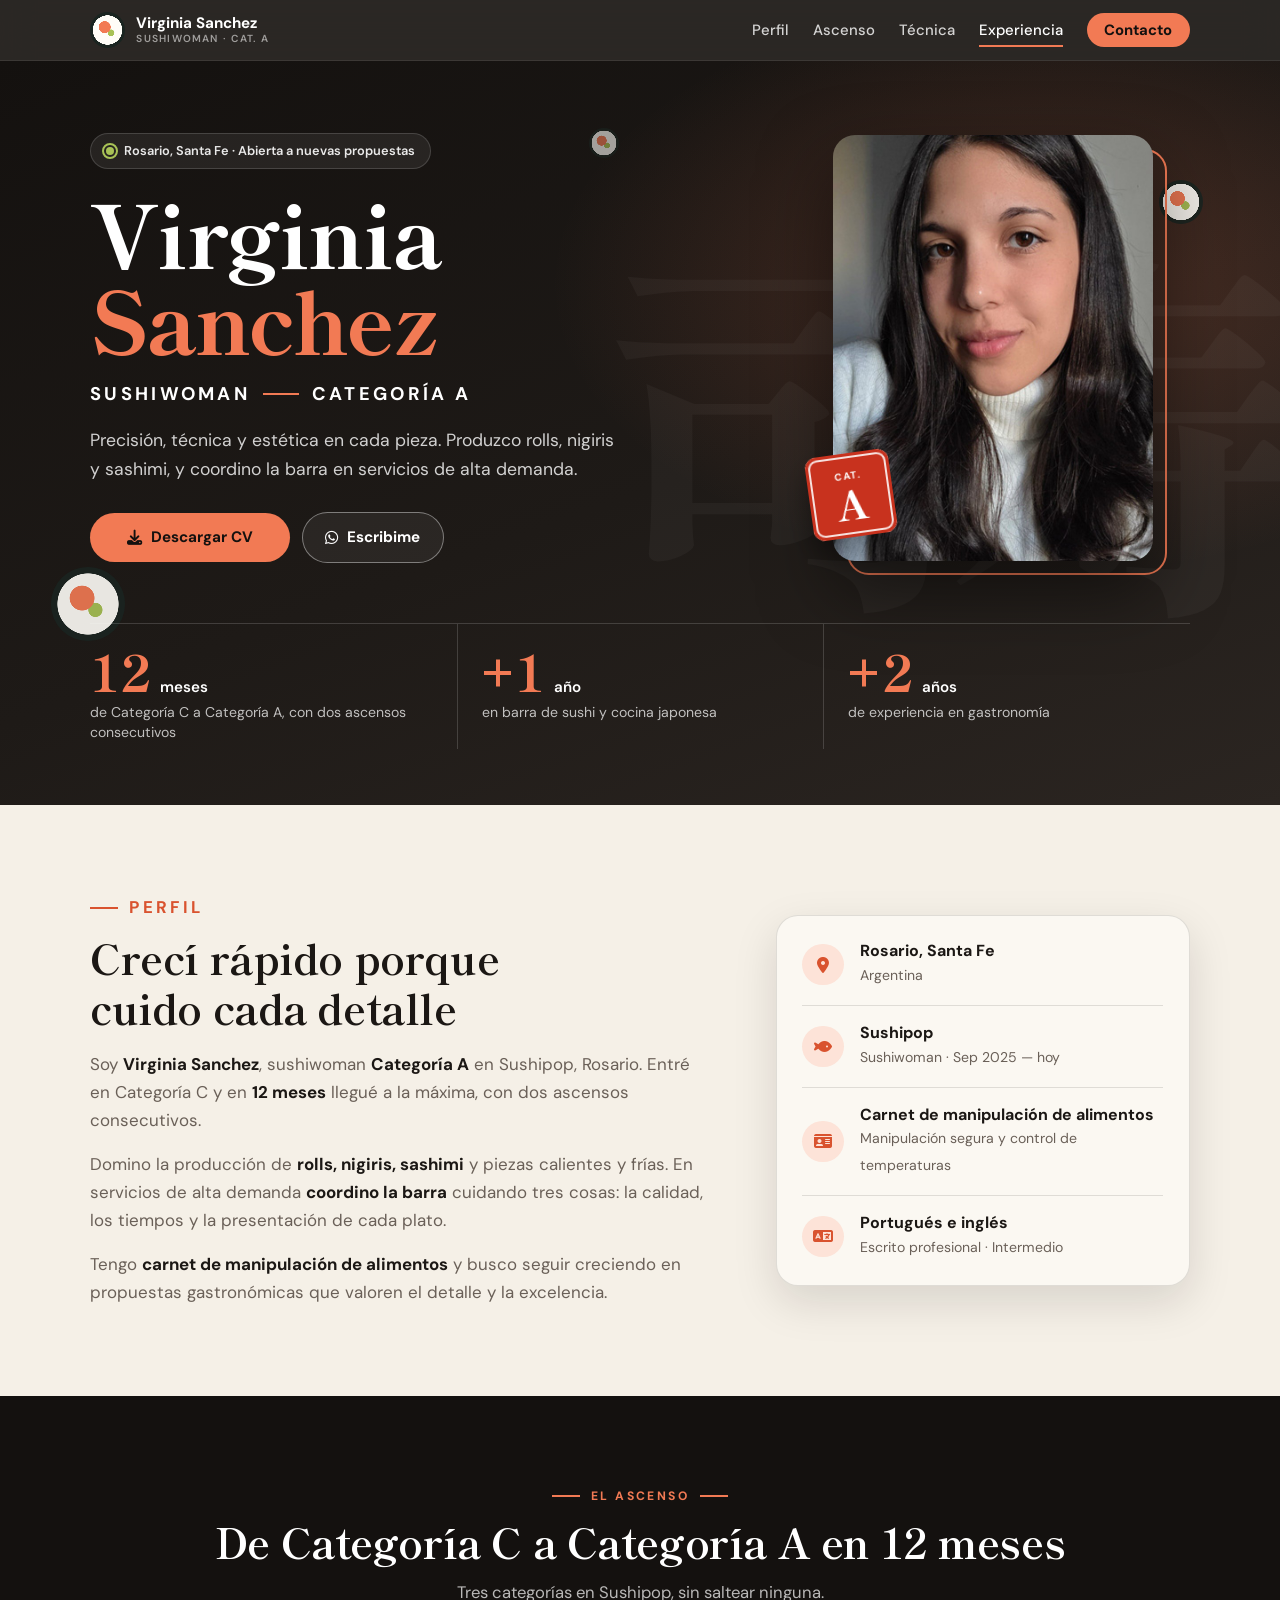
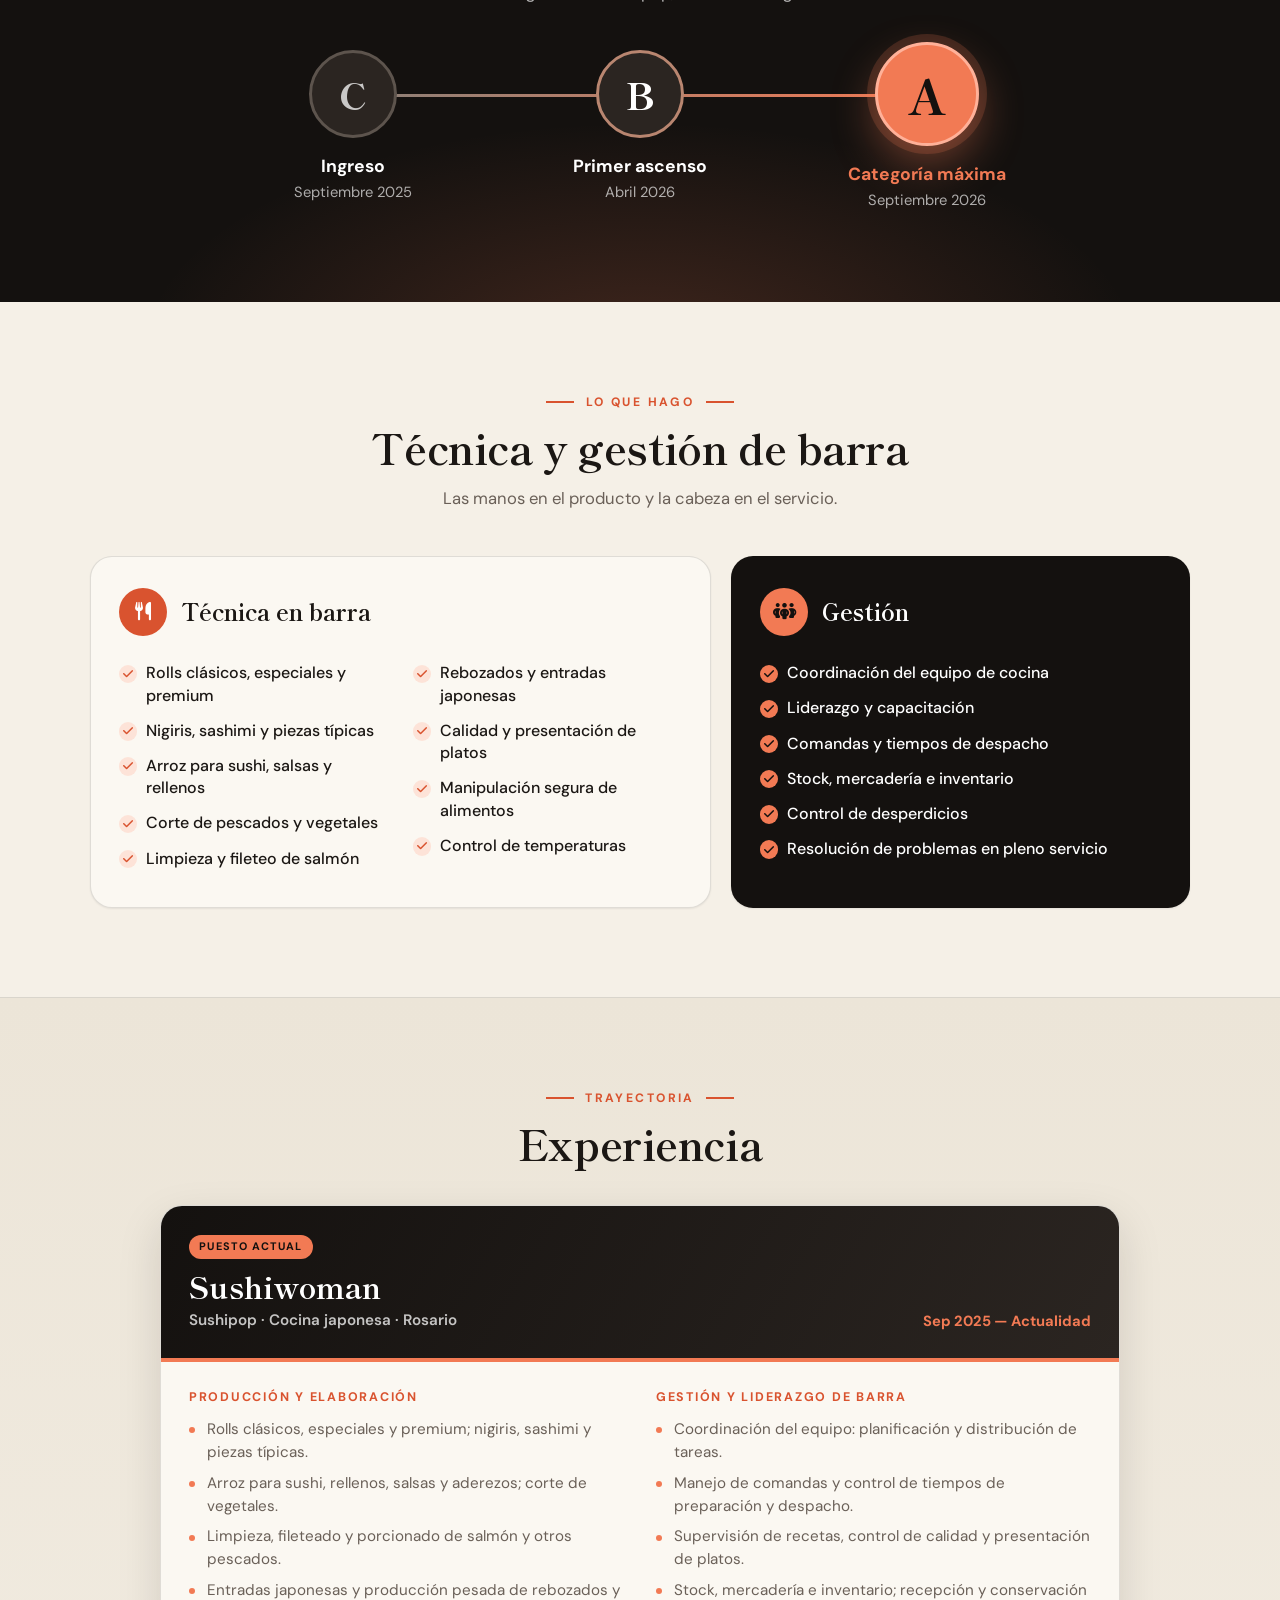
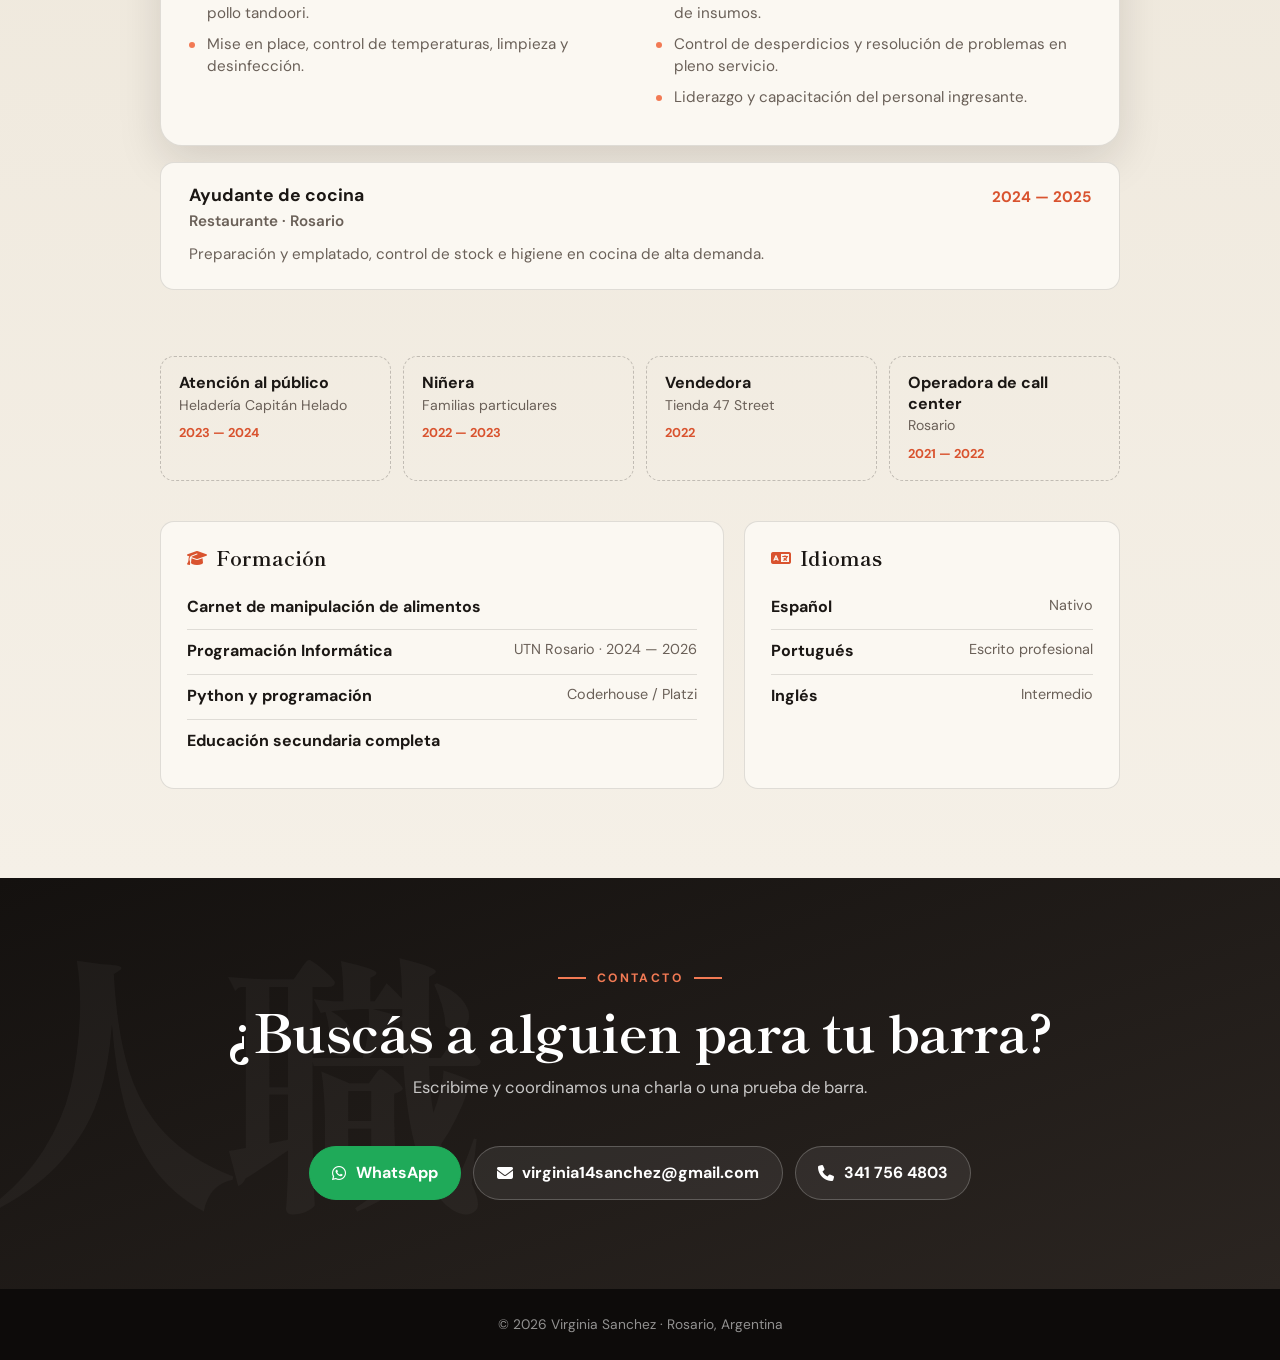
==== index.html @ eb1a48c5 "Sitio de perfil profesional de Virginia Sanchez, sushiwoman Estética tinta/papel/salmón con el ascen" ====
<!DOCTYPE html>
<html lang="es">
<head>
  <meta charset="UTF-8">
  <meta name="viewport" content="width=device-width, initial-scale=1.0">
  <title>Virginia Sanchez — Sushiwoman Categoría A · Rosario</title>
  <meta name="description" content="Virginia Sanchez — Sushiwoman Categoría A en Rosario. De Categoría C a A en 12 meses. Rolls, nigiris, sashimi y coordinación de barra en servicios de alta demanda.">
  <meta name="author" content="Virginia Sanchez">
  <link rel="canonical" href="https://chefvirginiasanchez.com/">
  <meta name="theme-color" content="#14110f">

  <meta property="og:type" content="profile">
  <meta property="og:locale" content="es_AR">
  <meta property="og:url" content="https://chefvirginiasanchez.com/">
  <meta property="og:title" content="Virginia Sanchez — Sushiwoman Categoría A">
  <meta property="og:description" content="De Categoría C a A en 12 meses. Precisión, técnica y estética en cada pieza.">
  <meta property="og:image" content="https://chefvirginiasanchez.com/assets/og.jpg">
  <meta property="og:image:width" content="1200">
  <meta property="og:image:height" content="630">
  <meta name="twitter:card" content="summary_large_image">

  <link rel="icon" href="assets/favicon.svg" type="image/svg+xml">
  <link rel="apple-touch-icon" href="assets/favicon.svg">
  <link rel="preconnect" href="https://fonts.googleapis.com">
  <link rel="preconnect" href="https://fonts.gstatic.com" crossorigin>
  <link href="https://fonts.googleapis.com/css2?family=Shippori+Mincho:wght@500;700;800&family=DM+Sans:opsz,wght@9..40,400;9..40,500;9..40,600;9..40,700&display=swap" rel="stylesheet">
  <link href="https://cdnjs.cloudflare.com/ajax/libs/font-awesome/6.5.2/css/all.min.css" rel="stylesheet">
  <link rel="stylesheet" href="styles.css">

  <script type="application/ld+json">
  {
    "@context": "https://schema.org",
    "@type": "Person",
    "name": "Virginia Sanchez",
    "url": "https://chefvirginiasanchez.com/",
    "image": "https://chefvirginiasanchez.com/assets/profile.jpg",
    "jobTitle": "Sushiwoman Categoría A",
    "worksFor": { "@type": "Restaurant", "name": "Sushipop", "servesCuisine": "Japonesa" },
    "address": { "@type": "PostalAddress", "addressLocality": "Rosario", "addressRegion": "Santa Fe", "addressCountry": "AR" },
    "email": "mailto:virginia14sanchez@gmail.com",
    "knowsLanguage": ["es", "pt", "en"],
    "knowsAbout": ["Sushi", "Cocina japonesa", "Rolls", "Nigiri", "Sashimi", "Fileteo de salmón", "Coordinación de barra", "Manipulación de alimentos"]
  }
  </script>
</head>
<body>
  <a class="skip-link" href="#main">Saltar al contenido</a>

  <nav class="site-nav" id="site-nav" aria-label="Navegación principal">
    <div class="container nav-inner">
      <a href="#inicio" class="nav-brand" aria-label="Inicio — Virginia Sanchez">
        <span class="nav-brand-mark maki" aria-hidden="true"></span>
        <span class="nav-brand-text">
          <span class="nav-brand-name">Virginia Sanchez</span>
          <span class="nav-brand-role">Sushiwoman · Cat. A</span>
        </span>
      </a>
      <button type="button" class="nav-toggle" id="nav-toggle" aria-expanded="false" aria-controls="nav-menu" aria-label="Abrir menú">
        <i class="fas fa-bars" aria-hidden="true"></i>
      </button>
      <ul id="nav-menu" class="nav-links">
        <li><a href="#about" class="nav-link">Perfil</a></li>
        <li><a href="#path" class="nav-link">Ascenso</a></li>
        <li><a href="#skills" class="nav-link">Técnica</a></li>
        <li><a href="#experience" class="nav-link">Experiencia</a></li>
        <li><a href="#contact" class="nav-link nav-link--cta">Contacto</a></li>
      </ul>
    </div>
  </nav>

  <header id="inicio" class="hero">
    <span class="hero-kanji" aria-hidden="true">寿司</span>
    <span class="maki maki--float maki--a" aria-hidden="true"></span>
    <span class="maki maki--float maki--b" aria-hidden="true"></span>
    <span class="maki maki--float maki--c" aria-hidden="true"></span>

    <div class="container hero-inner">
      <div class="hero-copy">
        <p class="hero-kicker"><span class="pulse-dot" aria-hidden="true"></span>Rosario, Santa Fe · Abierta a nuevas propuestas</p>
        <h1 class="hero-title">Virginia <span>Sanchez</span></h1>
        <p class="hero-role">Sushiwoman <span class="hero-role-sep" aria-hidden="true"></span> Categoría A</p>
        <p class="hero-tagline">Precisión, técnica y estética en cada pieza. Produzco rolls, nigiris y sashimi, y coordino la barra en servicios de alta demanda.</p>
        <div class="cta-buttons">
          <a href="assets/cv-virginia-sanchez.pdf" download class="btn btn-cv" id="download-cv">
            <span class="btn-cv-shimmer" aria-hidden="true"></span>
            <i class="fas fa-download" aria-hidden="true"></i>
            <span class="btn-cv-copy">
              <span class="btn-text">Descargar CV</span>
              <span class="btn-hover-text hidden">PDF · Una página</span>
            </span>
          </a>
          <a href="https://wa.me/5493417564803?text=Hola%20Virginia%2C%20vi%20tu%20perfil%20en%20chefvirginiasanchez.com" class="btn btn-outline" target="_blank" rel="noopener noreferrer">
            <i class="fab fa-whatsapp" aria-hidden="true"></i> Escribime
          </a>
        </div>
        <p id="download-thanks" class="download-thanks hidden" role="status" aria-live="polite">¡Gracias por descargar mi CV!</p>
      </div>

      <div class="hero-photo">
        <div class="hero-photo-frame">
          <img src="assets/profile.jpg" alt="Retrato de Virginia Sanchez" width="720" height="960" fetchpriority="high">
        </div>
        <div class="hanko" aria-hidden="true"><span>Cat.</span><strong>A</strong></div>
      </div>
    </div>

    <div class="container">
      <ul class="hero-stats" aria-label="Datos destacados">
        <li><strong><span data-count="12">12</span><small>meses</small></strong><span>de Categoría C a Categoría A, con dos ascensos consecutivos</span></li>
        <li><strong>+<span data-count="1">1</span><small>año</small></strong><span>en barra de sushi y cocina japonesa</span></li>
        <li><strong>+<span data-count="2">2</span><small>años</small></strong><span>de experiencia en gastronomía</span></li>
      </ul>
    </div>
  </header>

  <main id="main">

    <section id="about">
      <div class="container about-grid">
        <div class="about-text reveal">
          <p class="eyebrow">Perfil</p>
          <h2>Crecí rápido porque cuido cada detalle</h2>
          <p>Soy <strong>Virginia Sanchez</strong>, sushiwoman <strong>Categoría A</strong> en Sushipop, Rosario. Entré en Categoría C y en <strong>12 meses</strong> llegué a la máxima, con dos ascensos consecutivos.</p>
          <p>Domino la producción de <strong>rolls, nigiris, sashimi</strong> y piezas calientes y frías. En servicios de alta demanda <strong>coordino la barra</strong> cuidando tres cosas: la calidad, los tiempos y la presentación de cada plato.</p>
          <p>Tengo <strong>carnet de manipulación de alimentos</strong> y busco seguir creciendo en propuestas gastronómicas que valoren el detalle y la excelencia.</p>
        </div>

        <aside class="facts reveal" aria-label="Datos rápidos">
          <ul>
            <li><i class="fas fa-location-dot" aria-hidden="true"></i><div><strong>Rosario, Santa Fe</strong><span>Argentina</span></div></li>
            <li><i class="fas fa-fish" aria-hidden="true"></i><div><strong>Sushipop</strong><span>Sushiwoman · Sep 2025 — hoy</span></div></li>
            <li><i class="fas fa-id-card" aria-hidden="true"></i><div><strong>Carnet de manipulación de alimentos</strong><span>Manipulación segura y control de temperaturas</span></div></li>
            <li><i class="fas fa-language" aria-hidden="true"></i><div><strong>Portugués e inglés</strong><span>Escrito profesional · Intermedio</span></div></li>
          </ul>
        </aside>
      </div>
    </section>

    <section id="path">
      <div class="container">
        <p class="eyebrow eyebrow--center eyebrow--light">El ascenso</p>
        <h2 class="center">De Categoría C a Categoría A en 12 meses</h2>
        <p class="section-subtitle">Tres categorías en Sushipop, sin saltear ninguna.</p>

        <ol class="path reveal">
          <li class="path-step">
            <span class="path-node">C</span>
            <h3>Ingreso</h3>
            <p>Septiembre 2025</p>
          </li>
          <li class="path-step">
            <span class="path-node">B</span>
            <h3>Primer ascenso</h3>
            <p>Abril 2026</p>
          </li>
          <li class="path-step path-step--top">
            <span class="path-node">A</span>
            <h3>Categoría máxima</h3>
            <p>Septiembre 2026</p>
          </li>
        </ol>
      </div>
    </section>

    <section id="skills">
      <div class="container">
        <p class="eyebrow eyebrow--center">Lo que hago</p>
        <h2 class="center">Técnica y gestión de barra</h2>
        <p class="section-subtitle">Las manos en el producto y la cabeza en el servicio.</p>

        <div class="skills-grid">
          <article class="skills-card reveal">
            <header>
              <span class="skills-icon" aria-hidden="true"><i class="fas fa-utensils"></i></span>
              <h3>Técnica en barra</h3>
            </header>
            <ul class="check-list">
              <li>Rolls clásicos, especiales y premium</li>
              <li>Nigiris, sashimi y piezas típicas</li>
              <li>Arroz para sushi, salsas y rellenos</li>
              <li>Corte de pescados y vegetales</li>
              <li>Limpieza y fileteo de salmón</li>
              <li>Rebozados y entradas japonesas</li>
              <li>Calidad y presentación de platos</li>
              <li>Manipulación segura de alimentos</li>
              <li>Control de temperaturas</li>
            </ul>
          </article>

          <article class="skills-card skills-card--dark reveal">
            <header>
              <span class="skills-icon" aria-hidden="true"><i class="fas fa-people-group"></i></span>
              <h3>Gestión</h3>
            </header>
            <ul class="check-list">
              <li>Coordinación del equipo de cocina</li>
              <li>Liderazgo y capacitación</li>
              <li>Comandas y tiempos de despacho</li>
              <li>Stock, mercadería e inventario</li>
              <li>Control de desperdicios</li>
              <li>Resolución de problemas en pleno servicio</li>
            </ul>
          </article>
        </div>
      </div>
    </section>

    <section id="experience">
      <div class="container">
        <p class="eyebrow eyebrow--center">Trayectoria</p>
        <h2 class="center">Experiencia</h2>

        <article class="xp-main reveal">
          <header class="xp-main-head">
            <div>
              <span class="xp-badge">Puesto actual</span>
              <h3>Sushiwoman</h3>
              <p class="xp-org">Sushipop · Cocina japonesa · Rosario</p>
            </div>
            <p class="xp-when">Sep 2025 — Actualidad</p>
          </header>
          <div class="xp-cols">
            <div>
              <h4>Producción y elaboración</h4>
              <ul class="dot-list">
                <li>Rolls clásicos, especiales y premium; nigiris, sashimi y piezas típicas.</li>
                <li>Arroz para sushi, rellenos, salsas y aderezos; corte de vegetales.</li>
                <li>Limpieza, fileteado y porcionado de salmón y otros pescados.</li>
                <li>Entradas japonesas y producción pesada de rebozados y pollo tandoori.</li>
                <li>Mise en place, control de temperaturas, limpieza y desinfección.</li>
              </ul>
            </div>
            <div>
              <h4>Gestión y liderazgo de barra</h4>
              <ul class="dot-list">
                <li>Coordinación del equipo: planificación y distribución de tareas.</li>
                <li>Manejo de comandas y control de tiempos de preparación y despacho.</li>
                <li>Supervisión de recetas, control de calidad y presentación de platos.</li>
                <li>Stock, mercadería e inventario; recepción y conservación de insumos.</li>
                <li>Control de desperdicios y resolución de problemas en pleno servicio.</li>
                <li>Liderazgo y capacitación del personal ingresante.</li>
              </ul>
            </div>
          </div>
        </article>

        <article class="xp-row reveal">
          <div>
            <h3>Ayudante de cocina</h3>
            <p class="xp-org">Restaurante · Rosario</p>
            <p>Preparación y emplatado, control de stock e higiene en cocina de alta demanda.</p>
          </div>
          <p class="xp-when">2024 — 2025</p>
        </article>

        <h3 class="xp-other-title reveal">Otras experiencias</h3>
        <ul class="xp-other">
          <li class="reveal"><strong>Atención al público</strong><span>Heladería Capitán Helado</span><em>2023 — 2024</em></li>
          <li class="reveal"><strong>Niñera</strong><span>Familias particulares</span><em>2022 — 2023</em></li>
          <li class="reveal"><strong>Vendedora</strong><span>Tienda 47 Street</span><em>2022</em></li>
          <li class="reveal"><strong>Operadora de call center</strong><span>Rosario</span><em>2021 — 2022</em></li>
        </ul>

        <div class="edu">
          <div class="edu-block reveal">
            <h3><i class="fas fa-graduation-cap" aria-hidden="true"></i> Formación</h3>
            <ul>
              <li><strong>Carnet de manipulación de alimentos</strong></li>
              <li><strong>Programación Informática</strong><span>UTN Rosario · 2024 — 2026</span></li>
              <li><strong>Python y programación</strong><span>Coderhouse / Platzi</span></li>
              <li><strong>Educación secundaria completa</strong></li>
            </ul>
          </div>
          <div class="edu-block reveal">
            <h3><i class="fas fa-language" aria-hidden="true"></i> Idiomas</h3>
            <ul>
              <li><strong>Español</strong><span>Nativo</span></li>
              <li><strong>Portugués</strong><span>Escrito profesional</span></li>
              <li><strong>Inglés</strong><span>Intermedio</span></li>
            </ul>
          </div>
        </div>
      </div>
    </section>

    <section id="contact">
      <span class="hero-kanji hero-kanji--contact" aria-hidden="true">職人</span>
      <div class="container contact-panel reveal">
        <p class="eyebrow eyebrow--center eyebrow--light">Contacto</p>
        <h2>¿Buscás a alguien para tu barra?</h2>
        <p class="section-subtitle">Escribime y coordinamos una charla o una prueba de barra.</p>
        <ul class="contact-list">
          <li>
            <a href="https://wa.me/5493417564803?text=Hola%20Virginia%2C%20vi%20tu%20perfil%20en%20chefvirginiasanchez.com" class="contact-chip contact-chip--whatsapp" target="_blank" rel="noopener noreferrer">
              <i class="fab fa-whatsapp" aria-hidden="true"></i><span>WhatsApp</span>
            </a>
          </li>
          <li>
            <a href="mailto:virginia14sanchez@gmail.com" class="contact-chip">
              <i class="fas fa-envelope" aria-hidden="true"></i><span>virginia14sanchez@gmail.com</span>
            </a>
          </li>
          <li>
            <a href="tel:+5493417564803" class="contact-chip">
              <i class="fas fa-phone" aria-hidden="true"></i><span>341 756 4803</span>
            </a>
          </li>
        </ul>
      </div>
    </section>

  </main>

  <footer class="site-footer">
    <div class="container">
      <p>&copy; 2026 Virginia Sanchez · Rosario, Argentina</p>
    </div>
  </footer>

  <a href="https://wa.me/5493417564803?text=Hola%20Virginia%2C%20vi%20tu%20perfil%20en%20chefvirginiasanchez.com" class="wa-float" target="_blank" rel="noopener noreferrer" aria-label="Escribir por WhatsApp">
    <i class="fab fa-whatsapp" aria-hidden="true"></i>
  </a>

  <div id="cv-celebration-root" class="cv-celebration-root" aria-hidden="true"></div>
  <script src="script.js"></script>
</body>
</html>
---- styles.css ----
/* -----------------------------------------------------------------------------
   Virginia Sanchez — sushiwoman · tinta, papel y salmón
   ----------------------------------------------------------------------------- */

:root {
  --ink: #14110f;
  --ink-2: #1e1a17;
  --ink-3: #2b2521;
  --paper: #f5f0e7;
  --paper-2: #fbf8f2;
  --text: #1b1714;
  --muted: #6a6058;
  --salmon: #f27a54;
  --salmon-deep: #d9532f;
  --salmon-soft: #fde3d8;
  --rice: #fffdf8;
  --wasabi: #a8c256;
  --red: #c8321e;
  --line: rgba(20, 17, 15, 0.12);
  --radius-sm: 8px;
  --radius-md: 14px;
  --radius-lg: 22px;
  --shadow-sm: 0 1px 2px rgba(20, 17, 15, 0.07);
  --shadow-md: 0 16px 44px rgba(20, 17, 15, 0.13);
  --font-sans: "DM Sans", system-ui, -apple-system, "Segoe UI", sans-serif;
  --font-display: "Shippori Mincho", "Yu Mincho", Georgia, serif;
  --space-section: clamp(3.5rem, 7vw, 6rem);
  --ease: cubic-bezier(0.22, 1, 0.36, 1);
}

*, *::before, *::after { box-sizing: border-box; }
html { scroll-behavior: smooth; }

body {
  margin: 0;
  font-family: var(--font-sans);
  font-size: 1rem;
  line-height: 1.65;
  color: var(--text);
  background: var(--paper);
  -webkit-font-smoothing: antialiased;
  overflow-x: hidden;
}

h1, h2, h3, h4 { margin: 0; line-height: 1.2; }

h2 {
  font-family: var(--font-display);
  font-weight: 700;
  font-size: clamp(1.75rem, 3.6vw, 2.6rem);
  letter-spacing: -0.01em;
  margin-bottom: 1.1rem;
  text-wrap: balance;
}
h3 { font-size: 1.1rem; font-weight: 700; }

p { margin: 0 0 1rem; color: var(--muted); }
p:last-child { margin-bottom: 0; }
ul, ol { list-style: none; margin: 0; padding: 0; }

.container { width: min(92%, 1100px); margin: 0 auto; }
.center { text-align: center; }
.hidden { display: none !important; }

.skip-link {
  position: absolute; left: -999px; top: 0.5rem; z-index: 2000;
  padding: 0.6rem 1rem; background: #fff; color: var(--ink); border-radius: var(--radius-sm);
}
.skip-link:focus { left: 0.5rem; }

a:focus-visible, button:focus-visible { outline: 2px solid var(--salmon); outline-offset: 3px; }

section { position: relative; padding: var(--space-section) 0; scroll-margin-top: 4.25rem; }

.eyebrow {
  display: flex;
  align-items: center;
  gap: 0.7rem;
  margin: 0 0 0.7rem;
  font-size: 0.76rem;
  font-weight: 700;
  letter-spacing: 0.2em;
  text-transform: uppercase;
  color: var(--salmon-deep);
}
.eyebrow::before { content: ""; width: 1.75rem; height: 2px; background: currentColor; }
.eyebrow--center { justify-content: center; }
.eyebrow--center::after { content: ""; width: 1.75rem; height: 2px; background: currentColor; }
.eyebrow--light { color: var(--salmon); }

.section-subtitle {
  text-align: center;
  max-width: 36rem;
  margin: -0.35rem auto 2.75rem;
  font-size: 1.04rem;
  text-wrap: balance;
}

/* Reveal */
@media (prefers-reduced-motion: no-preference) {
  .js .reveal {
    opacity: 0;
    transform: translateY(24px);
    transition: opacity 0.7s var(--ease), transform 0.7s var(--ease);
    transition-delay: var(--reveal-delay, 0s);
  }
  .js .reveal.is-visible { opacity: 1; transform: none; }
}

/* Maki: a roll seen from above, drawn in CSS -------------------------------- */
.maki {
  display: inline-block;
  border-radius: 50%;
  background:
    radial-gradient(circle at 42% 42%, var(--salmon) 0 20%, transparent 21%),
    radial-gradient(circle at 60% 58%, var(--wasabi) 0 11%, transparent 12%),
    radial-gradient(circle, var(--rice) 0 58%, #1a2420 59% 100%);
}
.maki--float { position: absolute; opacity: 0.9; pointer-events: none; }
.maki--a { width: 74px; height: 74px; left: 4%; bottom: 22%; animation: bob 7s ease-in-out infinite alternate; }
.maki--b { width: 44px; height: 44px; right: 6%; top: 16%; animation: bob 9s ease-in-out infinite alternate-reverse; }
.maki--c { width: 30px; height: 30px; left: 46%; top: 9%; opacity: 0.6; animation: bob 11s ease-in-out infinite alternate; }
@keyframes bob { to { transform: translate3d(14px, -22px, 0) rotate(40deg); } }

/* Nav --------------------------------------------------------------------- */
.site-nav {
  position: sticky; top: 0; z-index: 1000;
  background: rgba(20, 17, 15, 0.9);
  backdrop-filter: blur(16px) saturate(1.2);
  -webkit-backdrop-filter: blur(16px) saturate(1.2);
  border-bottom: 1px solid rgba(255, 255, 255, 0.08);
  transition: box-shadow 0.3s var(--ease);
}
.site-nav.is-scrolled { box-shadow: 0 12px 40px rgba(0, 0, 0, 0.35); }

.nav-inner { position: relative; display: flex; align-items: center; justify-content: space-between; gap: 1rem; min-height: 3.75rem; }

.nav-brand { display: inline-flex; align-items: center; gap: 0.7rem; color: #fff; text-decoration: none; }
.nav-brand-mark { width: 2.2rem; height: 2.2rem; transition: transform 0.6s var(--ease); }
.nav-brand:hover .nav-brand-mark { transform: rotate(180deg); }
.nav-brand-text { display: flex; flex-direction: column; line-height: 1.15; }
.nav-brand-name { font-weight: 700; font-size: 0.95rem; }
.nav-brand-role { font-size: 0.64rem; font-weight: 600; letter-spacing: 0.12em; text-transform: uppercase; color: rgba(255, 255, 255, 0.55); }

.nav-toggle {
  display: none; width: 2.75rem; height: 2.75rem;
  border: 1px solid rgba(255, 255, 255, 0.2); border-radius: var(--radius-sm);
  background: rgba(255, 255, 255, 0.06); color: #fff; font-size: 1.1rem; cursor: pointer;
}

.nav-links { display: flex; align-items: center; gap: 1.5rem; }
.nav-links a {
  position: relative; padding: 0.35rem 0;
  color: rgba(255, 255, 255, 0.8); text-decoration: none; font-weight: 500; font-size: 0.93rem;
  transition: color 0.2s;
}
.nav-links a::after {
  content: ""; position: absolute; left: 0; right: 0; bottom: -2px; height: 2px;
  background: var(--salmon); transform: scaleX(0); transform-origin: left; transition: transform 0.3s var(--ease);
}
.nav-links a:hover, .nav-links a.active { color: #fff; }
.nav-links a:hover::after, .nav-links a.active::after { transform: scaleX(1); }
.nav-links a.nav-link--cta { padding: 0.45rem 1.1rem; border-radius: 999px; color: var(--ink); font-weight: 700; background: var(--salmon); }
.nav-links a.nav-link--cta::after { display: none; }
.nav-links a.nav-link--cta:hover { color: var(--ink); background: #ff906c; }

@media (max-width: 860px) {
  .nav-toggle { display: inline-flex; align-items: center; justify-content: center; }
  .nav-links {
    position: absolute; top: 100%; left: -4.5%; right: -4.5%;
    flex-direction: column; align-items: stretch; gap: 0; padding: 0.5rem 0 1rem;
    background: var(--ink); opacity: 0; visibility: hidden; transform: translateY(-6px);
    transition: opacity 0.2s, transform 0.2s, visibility 0.2s;
  }
  .site-nav.nav-open .nav-links { opacity: 1; visibility: visible; transform: none; }
  .nav-links a { display: block; padding: 0.85rem 1.5rem; }
  .nav-links a::after { display: none; }
  .nav-links a.nav-link--cta { margin: 0.5rem 1.5rem 0; text-align: center; }
}

/* Hero -------------------------------------------------------------------- */
.hero {
  position: relative; overflow: hidden; color: #fff;
  padding: clamp(2.5rem, 6vw, 4.5rem) 0 clamp(2.5rem, 5vw, 3.5rem);
  background:
    radial-gradient(ellipse 60% 60% at 82% 30%, rgba(242, 122, 84, 0.22), transparent 65%),
    linear-gradient(160deg, var(--ink) 0%, var(--ink-2) 55%, var(--ink-3) 100%);
}

.hero-kanji {
  position: absolute; right: -0.06em; top: 50%;
  transform: translateY(-50%);
  writing-mode: vertical-rl;
  font-family: var(--font-display); font-weight: 800;
  font-size: clamp(11rem, 30vw, 24rem); line-height: 0.9;
  color: rgba(255, 255, 255, 0.035);
  pointer-events: none; user-select: none;
}

.hero-inner {
  position: relative; z-index: 1;
  display: grid; grid-template-columns: 1.3fr 0.8fr; gap: clamp(2rem, 5vw, 4rem); align-items: center;
}

.hero-kicker {
  display: inline-flex; align-items: center; gap: 0.6rem;
  margin-bottom: 1.25rem; padding: 0.4rem 0.95rem; border-radius: 999px;
  font-size: 0.8rem; font-weight: 600; color: rgba(255, 255, 255, 0.9);
  background: rgba(255, 255, 255, 0.07); border: 1px solid rgba(255, 255, 255, 0.15);
}
.pulse-dot { position: relative; flex: none; width: 8px; height: 8px; border-radius: 50%; background: var(--wasabi); }
.pulse-dot::after { content: ""; position: absolute; inset: -4px; border-radius: 50%; border: 2px solid var(--wasabi); animation: pulse 2s ease-out infinite; }
@keyframes pulse { from { transform: scale(0.6); opacity: 0.9; } to { transform: scale(1.7); opacity: 0; } }

.hero-title {
  font-family: var(--font-display); font-weight: 800;
  font-size: clamp(2.9rem, 8vw, 5.4rem); letter-spacing: -0.02em; line-height: 1;
  margin-bottom: 1.1rem;
}
.hero-title span { color: var(--salmon); }

.hero-role {
  display: flex; align-items: center; flex-wrap: wrap; gap: 0.8rem;
  font-size: clamp(0.95rem, 2vw, 1.15rem); font-weight: 700; letter-spacing: 0.18em; text-transform: uppercase;
  color: #fff; margin-bottom: 1rem;
}
.hero-role-sep { width: 2.25rem; height: 2px; background: var(--salmon); }

.hero-tagline { max-width: 33rem; font-size: clamp(1rem, 1.6vw, 1.1rem); color: rgba(255, 255, 255, 0.8); margin-bottom: 1.75rem; }

.cta-buttons { display: flex; flex-wrap: wrap; align-items: center; gap: 0.75rem; }
.btn {
  position: relative; display: inline-flex; align-items: center; justify-content: center; gap: 0.55rem;
  min-height: 3rem; padding: 0.75rem 1.4rem; border-radius: 999px;
  font-weight: 700; font-size: 0.95rem; text-decoration: none;
  transition: transform 0.25s var(--ease), box-shadow 0.25s, background 0.25s, border-color 0.25s;
}
.btn:hover { transform: translateY(-3px); }
.btn-cv { overflow: hidden; min-width: 12.5rem; color: var(--ink); background: var(--salmon); }
.btn-cv:hover { background: #ff906c; box-shadow: 0 14px 36px rgba(242, 122, 84, 0.4); }
.btn-cv-copy { display: inline-flex; }
.btn-cv-shimmer {
  position: absolute; inset: 0;
  background: linear-gradient(110deg, transparent 30%, rgba(255, 255, 255, 0.55) 50%, transparent 70%);
  transform: translateX(-120%); animation: shimmer 3.6s ease-in-out infinite; pointer-events: none;
}
@keyframes shimmer { 0%, 55% { transform: translateX(-120%); } 100% { transform: translateX(120%); } }
.btn-cv > :not(.btn-cv-shimmer) { position: relative; }
.btn-outline { color: #fff; border: 1px solid rgba(255, 255, 255, 0.4); background: rgba(255, 255, 255, 0.06); }
.btn-outline:hover { background: #1faa59; border-color: #1faa59; }
.download-thanks { margin-top: 0.9rem; font-size: 0.92rem; color: var(--salmon-soft); }

/* Photo */
.hero-photo { position: relative; justify-self: center; width: min(100%, 320px); }
.hero-photo::before {
  content: ""; position: absolute; inset: 14px -14px -14px 14px;
  border: 2px solid var(--salmon); border-radius: var(--radius-lg);
  transition: inset 0.5s var(--ease);
}
.hero-photo:hover::before { inset: 8px -8px -8px 8px; }
.hero-photo-frame {
  position: relative; aspect-ratio: 3 / 4; overflow: hidden;
  border-radius: var(--radius-lg); box-shadow: 0 30px 70px rgba(0, 0, 0, 0.5);
}
.hero-photo-frame img { display: block; width: 100%; height: 100%; object-fit: cover; transition: transform 0.9s var(--ease); }
.hero-photo:hover .hero-photo-frame img { transform: scale(1.04); }

/* Hanko: red seal stamp */
.hanko {
  position: absolute; left: -1.5rem; bottom: 1.5rem;
  display: grid; place-items: center; align-content: center;
  width: 5.25rem; height: 5.25rem; border-radius: 12px;
  color: #fff; background: var(--red);
  box-shadow: inset 0 0 0 3px var(--red), inset 0 0 0 5px rgba(255, 255, 255, 0.85), 0 14px 30px rgba(0, 0, 0, 0.4);
  transform: rotate(-8deg);
  animation: stamp 0.7s 0.5s var(--ease) both;
}
.hanko span { font-size: 0.62rem; font-weight: 700; letter-spacing: 0.2em; text-transform: uppercase; }
.hanko strong { font-family: var(--font-display); font-size: 2.5rem; font-weight: 800; line-height: 0.95; }
@keyframes stamp {
  from { opacity: 0; transform: rotate(-8deg) scale(2.2); }
  to { opacity: 1; transform: rotate(-8deg) scale(1); }
}

/* Stats */
.hero-stats {
  position: relative; z-index: 1;
  display: grid; grid-template-columns: repeat(3, 1fr);
  margin-top: clamp(2.5rem, 5vw, 3.75rem);
  border-top: 1px solid rgba(255, 255, 255, 0.16);
}
.hero-stats li { padding: 1.4rem 1.5rem 0.4rem 0; }
.hero-stats li + li { padding-left: 1.5rem; border-left: 1px solid rgba(255, 255, 255, 0.16); }
.hero-stats strong {
  display: flex; align-items: baseline; gap: 0.15rem;
  font-family: var(--font-display); font-size: clamp(2.2rem, 5vw, 3.1rem); font-weight: 800; line-height: 1;
  color: var(--salmon); font-variant-numeric: tabular-nums;
}
.hero-stats small { margin-left: 0.4rem; font-family: var(--font-sans); font-size: 0.95rem; font-weight: 600; color: #fff; }
.hero-stats li > span { display: block; margin-top: 0.45rem; font-size: 0.88rem; line-height: 1.4; color: rgba(255, 255, 255, 0.72); }

@media (max-width: 860px) {
  .hero-inner { grid-template-columns: 1fr; }
  .hero-photo { order: -1; width: min(58%, 230px); margin-bottom: 0.5rem; }
  .hanko { left: -1.1rem; bottom: 1rem; width: 4.2rem; height: 4.2rem; }
  .hanko strong { font-size: 2rem; }
  .hero-copy { text-align: center; }
  .hero-role, .cta-buttons { justify-content: center; }
  .hero-tagline { margin-inline: auto; }
  .hero-stats { grid-template-columns: 1fr; }
  .hero-stats li { padding: 1.1rem 0; }
  .hero-stats li + li { padding-left: 0; border-left: 0; border-top: 1px solid rgba(255, 255, 255, 0.16); }
  .maki--a { bottom: auto; top: 30%; left: -20px; }
}

/* About ------------------------------------------------------------------- */
.about-grid { display: grid; grid-template-columns: 1.2fr 0.8fr; gap: clamp(2rem, 5vw, 4rem); align-items: center; }
.about-text .eyebrow { justify-content: flex-start; }
.about-text p { font-size: 1.06rem; }
.about-text strong { color: var(--text); }

.facts { padding: 0.5rem 1.6rem; border-radius: var(--radius-lg); background: var(--paper-2); border: 1px solid var(--line); box-shadow: var(--shadow-md); }
.facts li { display: flex; align-items: center; gap: 1rem; padding: 1.05rem 0; }
.facts li + li { border-top: 1px solid var(--line); }
.facts i {
  flex: none; display: grid; place-items: center; width: 2.6rem; height: 2.6rem; border-radius: 50%;
  color: var(--salmon-deep); background: var(--salmon-soft); transition: transform 0.4s var(--ease), background 0.3s, color 0.3s;
}
.facts li:hover i { transform: rotate(-10deg) scale(1.1); color: #fff; background: var(--salmon-deep); }
.facts strong { display: block; line-height: 1.3; }
.facts span { font-size: 0.88rem; color: var(--muted); }

@media (max-width: 860px) { .about-grid { grid-template-columns: 1fr; } }

/* Path -------------------------------------------------------------------- */
#path {
  color: #fff;
  background:
    radial-gradient(ellipse 60% 70% at 50% 110%, rgba(242, 122, 84, 0.2), transparent 65%),
    var(--ink);
}
#path h2 { color: #fff; }
#path .section-subtitle { color: rgba(255, 255, 255, 0.7); }

.path { position: relative; display: grid; grid-template-columns: repeat(3, 1fr); max-width: 860px; margin: 0 auto; }
.path::before, .path::after {
  content: ""; position: absolute; top: 2.75rem; left: 16.66%; right: 16.66%; height: 3px; border-radius: 3px;
}
.path::before { background: rgba(255, 255, 255, 0.14); }
.path::after { background: linear-gradient(90deg, #8a8078, var(--salmon)); transform: scaleX(0); transform-origin: left; }
.path.is-visible::after { transform: scaleX(1); transition: transform 1.6s 0.3s var(--ease); }

.path-step { position: relative; z-index: 1; text-align: center; padding: 0 0.5rem; }
.path-node {
  display: grid; place-items: center; width: 5.5rem; height: 5.5rem; margin: 0 auto 1.1rem; border-radius: 50%;
  font-family: var(--font-display); font-size: 2.3rem; font-weight: 800;
  color: rgba(255, 255, 255, 0.75); background: var(--ink-3); border: 3px solid #5d544d;
  transition: transform 0.4s var(--ease);
}
.path-step:hover .path-node { transform: scale(1.08); }
.path-step:nth-child(2) .path-node { border-color: #b98670; color: #fff; }
.path-step--top .path-node {
  width: 6.5rem; height: 6.5rem; margin-top: -0.5rem; font-size: 3rem;
  color: var(--ink); background: var(--salmon); border-color: #ffb199;
  box-shadow: 0 0 0 8px rgba(242, 122, 84, 0.18), 0 18px 44px rgba(242, 122, 84, 0.4);
}
.path-step h3 { color: #fff; margin-bottom: 0.2rem; }
.path-step p { font-size: 0.92rem; color: rgba(255, 255, 255, 0.65); }
.path-step--top h3 { color: var(--salmon); }

@media (max-width: 560px) {
  .path-node { width: 4.25rem; height: 4.25rem; font-size: 1.8rem; }
  .path-step--top .path-node { width: 4.9rem; height: 4.9rem; font-size: 2.2rem; margin-top: -0.35rem; }
  .path::before, .path::after { top: 2.1rem; }
  .path-step h3 { font-size: 0.92rem; }
  .path-step p { font-size: 0.8rem; }
}

/* Skills ------------------------------------------------------------------ */
.skills-grid { display: grid; grid-template-columns: 1.15fr 0.85fr; gap: 1.25rem; }
.skills-card {
  padding: 1.9rem 1.75rem; border-radius: var(--radius-lg);
  background: var(--paper-2); border: 1px solid var(--line); box-shadow: var(--shadow-sm);
  transition: transform 0.35s var(--ease), box-shadow 0.35s;
}
.skills-card:hover { transform: translateY(-5px); box-shadow: var(--shadow-md); }
.skills-card header { display: flex; align-items: center; gap: 0.9rem; margin-bottom: 1.25rem; }
.skills-card h3 { font-family: var(--font-display); font-size: 1.45rem; }
.skills-icon { display: grid; place-items: center; width: 3rem; height: 3rem; border-radius: 50%; font-size: 1.15rem; color: #fff; background: var(--salmon-deep); }

.check-list { columns: 2; column-gap: 1.5rem; }
.check-list li { position: relative; break-inside: avoid; padding: 0.4rem 0 0.4rem 1.7rem; font-weight: 500; line-height: 1.4; }
.check-list li::before {
  content: "\f00c"; font-family: "Font Awesome 6 Free"; font-weight: 900; font-size: 0.72rem;
  position: absolute; left: 0; top: 0.55rem; display: grid; place-items: center;
  width: 1.15rem; height: 1.15rem; border-radius: 50%; color: var(--salmon-deep); background: var(--salmon-soft);
}
.skills-card--dark { color: #fff; background: var(--ink); border-color: transparent; }
.skills-card--dark .check-list { columns: 1; }
.skills-card--dark .skills-icon { color: var(--ink); background: var(--salmon); }
.skills-card--dark .check-list li::before { color: var(--ink); background: var(--salmon); }

@media (max-width: 860px) { .skills-grid { grid-template-columns: 1fr; } }
@media (max-width: 520px) { .check-list { columns: 1; } }

/* Experience -------------------------------------------------------------- */
#experience { background: linear-gradient(180deg, #ece5d8, var(--paper)); border-top: 1px solid var(--line); }
#experience > .container { max-width: 960px; }
#experience h2 { margin-bottom: 2.25rem; }

.xp-main {
  border-radius: var(--radius-lg); overflow: hidden;
  background: var(--paper-2); border: 1px solid var(--line); box-shadow: var(--shadow-md);
}
.xp-main-head {
  display: flex; align-items: flex-end; justify-content: space-between; flex-wrap: wrap; gap: 0.75rem 1.5rem;
  padding: 1.6rem 1.75rem; color: #fff;
  background: linear-gradient(120deg, var(--ink), var(--ink-3));
  border-bottom: 4px solid var(--salmon);
}
.xp-main-head h3 { font-family: var(--font-display); font-size: 1.9rem; color: #fff; }
.xp-main-head .xp-org { color: rgba(255, 255, 255, 0.75); margin: 0.2rem 0 0; }
.xp-main-head .xp-when { color: var(--salmon); }
.xp-badge {
  display: inline-block; margin-bottom: 0.6rem; padding: 0.18rem 0.65rem; border-radius: 999px;
  font-size: 0.68rem; font-weight: 700; letter-spacing: 0.1em; text-transform: uppercase;
  color: var(--ink); background: var(--salmon);
}
.xp-org { font-weight: 600; font-size: 0.95rem; color: var(--muted); }
.xp-when { margin: 0; font-weight: 700; font-size: 0.92rem; color: var(--salmon-deep); white-space: nowrap; font-variant-numeric: tabular-nums; }

.xp-cols { display: grid; grid-template-columns: 1fr 1fr; gap: 2rem; padding: 1.75rem; }
.xp-cols h4 { margin-bottom: 0.8rem; font-size: 0.78rem; font-weight: 700; letter-spacing: 0.14em; text-transform: uppercase; color: var(--salmon-deep); }

.dot-list li { position: relative; padding-left: 1.1rem; margin-bottom: 0.5rem; font-size: 0.95rem; line-height: 1.5; color: var(--muted); }
.dot-list li::before { content: ""; position: absolute; left: 0; top: 0.6em; width: 6px; height: 6px; border-radius: 50%; background: var(--salmon); }

.xp-row {
  display: flex; justify-content: space-between; align-items: flex-start; gap: 1.5rem;
  margin-top: 1rem; padding: 1.4rem 1.75rem; border-radius: var(--radius-md);
  background: var(--paper-2); border: 1px solid var(--line);
  transition: transform 0.3s var(--ease), box-shadow 0.3s;
}
.xp-row:hover { transform: translateX(6px); box-shadow: var(--shadow-md); }
.xp-row .xp-org { margin: 0.15rem 0 0.5rem; }
.xp-row p:last-child { font-size: 0.95rem; }

.xp-other-title { margin: 2.25rem 0 0.9rem; font-size: 0.78rem; letter-spacing: 0.16em; text-transform: uppercase; color: var(--muted); }
.xp-other { display: grid; grid-template-columns: repeat(auto-fit, minmax(200px, 1fr)); gap: 0.75rem; }
.xp-other li { display: flex; flex-direction: column; padding: 1rem 1.1rem; border-radius: var(--radius-md); border: 1px dashed rgba(20, 17, 15, 0.22); }
.xp-other strong { line-height: 1.3; }
.xp-other span { font-size: 0.88rem; color: var(--muted); }
.xp-other em { margin-top: 0.35rem; font-style: normal; font-size: 0.8rem; font-weight: 700; color: var(--salmon-deep); }

.edu { display: grid; grid-template-columns: 1.2fr 0.8fr; gap: 1.25rem; margin-top: 2.5rem; }
.edu-block { padding: 1.5rem 1.6rem; border-radius: var(--radius-md); background: var(--paper-2); border: 1px solid var(--line); }
.edu-block h3 { display: flex; align-items: center; gap: 0.6rem; margin-bottom: 0.9rem; font-family: var(--font-display); font-size: 1.25rem; }
.edu-block h3 i { color: var(--salmon-deep); font-size: 1rem; }
.edu-block li { display: flex; justify-content: space-between; flex-wrap: wrap; gap: 0.1rem 1rem; padding: 0.55rem 0; }
.edu-block li + li { border-top: 1px solid var(--line); }
.edu-block li span { font-size: 0.9rem; color: var(--muted); }

@media (max-width: 760px) {
  .xp-cols { grid-template-columns: 1fr; gap: 1.5rem; }
  .xp-row { flex-direction: column; gap: 0.5rem; }
  .xp-row .xp-when { order: -1; }
  .xp-row:hover { transform: none; }
  .edu { grid-template-columns: 1fr; }
}

/* Contact ----------------------------------------------------------------- */
#contact { overflow: hidden; color: #fff; background: linear-gradient(160deg, var(--ink), var(--ink-3)); }
.hero-kanji--contact { right: auto; left: -0.05em; font-size: clamp(9rem, 22vw, 17rem); }
.contact-panel { position: relative; z-index: 1; text-align: center; }
.contact-panel h2 { color: #fff; font-size: clamp(2rem, 5.5vw, 3.3rem); }
#contact .section-subtitle { color: rgba(255, 255, 255, 0.75); }

.contact-list { display: flex; flex-wrap: wrap; justify-content: center; gap: 0.75rem; }
.contact-chip {
  display: inline-flex; align-items: center; gap: 0.6rem; min-height: 3.1rem; padding: 0.8rem 1.4rem; border-radius: 999px;
  font-weight: 700; text-decoration: none; color: #fff;
  background: rgba(255, 255, 255, 0.07); border: 1px solid rgba(255, 255, 255, 0.22);
  transition: transform 0.25s var(--ease), background 0.25s, border-color 0.25s, color 0.25s;
}
.contact-chip:hover { transform: translateY(-4px); color: var(--ink); background: var(--salmon); border-color: var(--salmon); }
.contact-chip--whatsapp { background: #1faa59; border-color: #1faa59; }
.contact-chip--whatsapp:hover { color: #fff; background: #25c468; border-color: #25c468; box-shadow: 0 14px 36px rgba(31, 170, 89, 0.4); }

/* Footer ------------------------------------------------------------------ */
.site-footer { padding: 1.5rem 0; text-align: center; background: #0d0b0a; }
.site-footer p { margin: 0; font-size: 0.86rem; color: rgba(255, 255, 255, 0.55); }

.wa-float {
  position: fixed; right: 1.1rem; bottom: 1.1rem; z-index: 900;
  display: grid; place-items: center; width: 3.4rem; height: 3.4rem; border-radius: 50%;
  font-size: 1.6rem; color: #fff; background: #1faa59; box-shadow: 0 10px 28px rgba(0, 0, 0, 0.35); text-decoration: none;
  opacity: 0; transform: translateY(20px) scale(0.8); pointer-events: none;
  transition: opacity 0.35s, transform 0.35s var(--ease);
}
.wa-float.is-shown { opacity: 1; transform: none; pointer-events: auto; }
.wa-float.is-shown:hover { transform: scale(1.1); }

/* CV celebration: it rains maki -------------------------------------------- */
.cv-celebration-root { position: fixed; inset: 0; pointer-events: none; z-index: 9998; overflow: hidden; }
.cv-mini-doc {
  position: absolute; top: -50px; width: 30px; height: 30px; border-radius: 50%;
  background:
    radial-gradient(circle at 42% 42%, var(--salmon) 0 20%, transparent 21%),
    radial-gradient(circle at 60% 58%, var(--wasabi) 0 11%, transparent 12%),
    radial-gradient(circle, var(--rice) 0 58%, #1a2420 59% 100%);
  animation: makiFall linear forwards;
}
.cv-mini-doc:nth-child(3n) { width: 20px; height: 20px; }
.cv-mini-doc:nth-child(4n) { width: 38px; height: 38px; }
@keyframes makiFall {
  0% { transform: translate3d(0, 0, 0) rotate(0deg); opacity: 0; }
  8% { opacity: 1; }
  100% { transform: translate3d(var(--cv-drift, 0), 112vh, 0) rotate(calc(var(--cv-rot, 12deg) * 8)); opacity: 0.6; }
}

@media (prefers-reduced-motion: reduce) {
  html { scroll-behavior: auto; }
  *, *::before, *::after {
    animation-duration: 0.01ms !important;
    animation-iteration-count: 1 !important;
    transition-duration: 0.01ms !important;
  }
  .path::after { transform: scaleX(1); }
}

@media print { .site-nav, .wa-float, .maki--float, .cta-buttons { display: none; } }
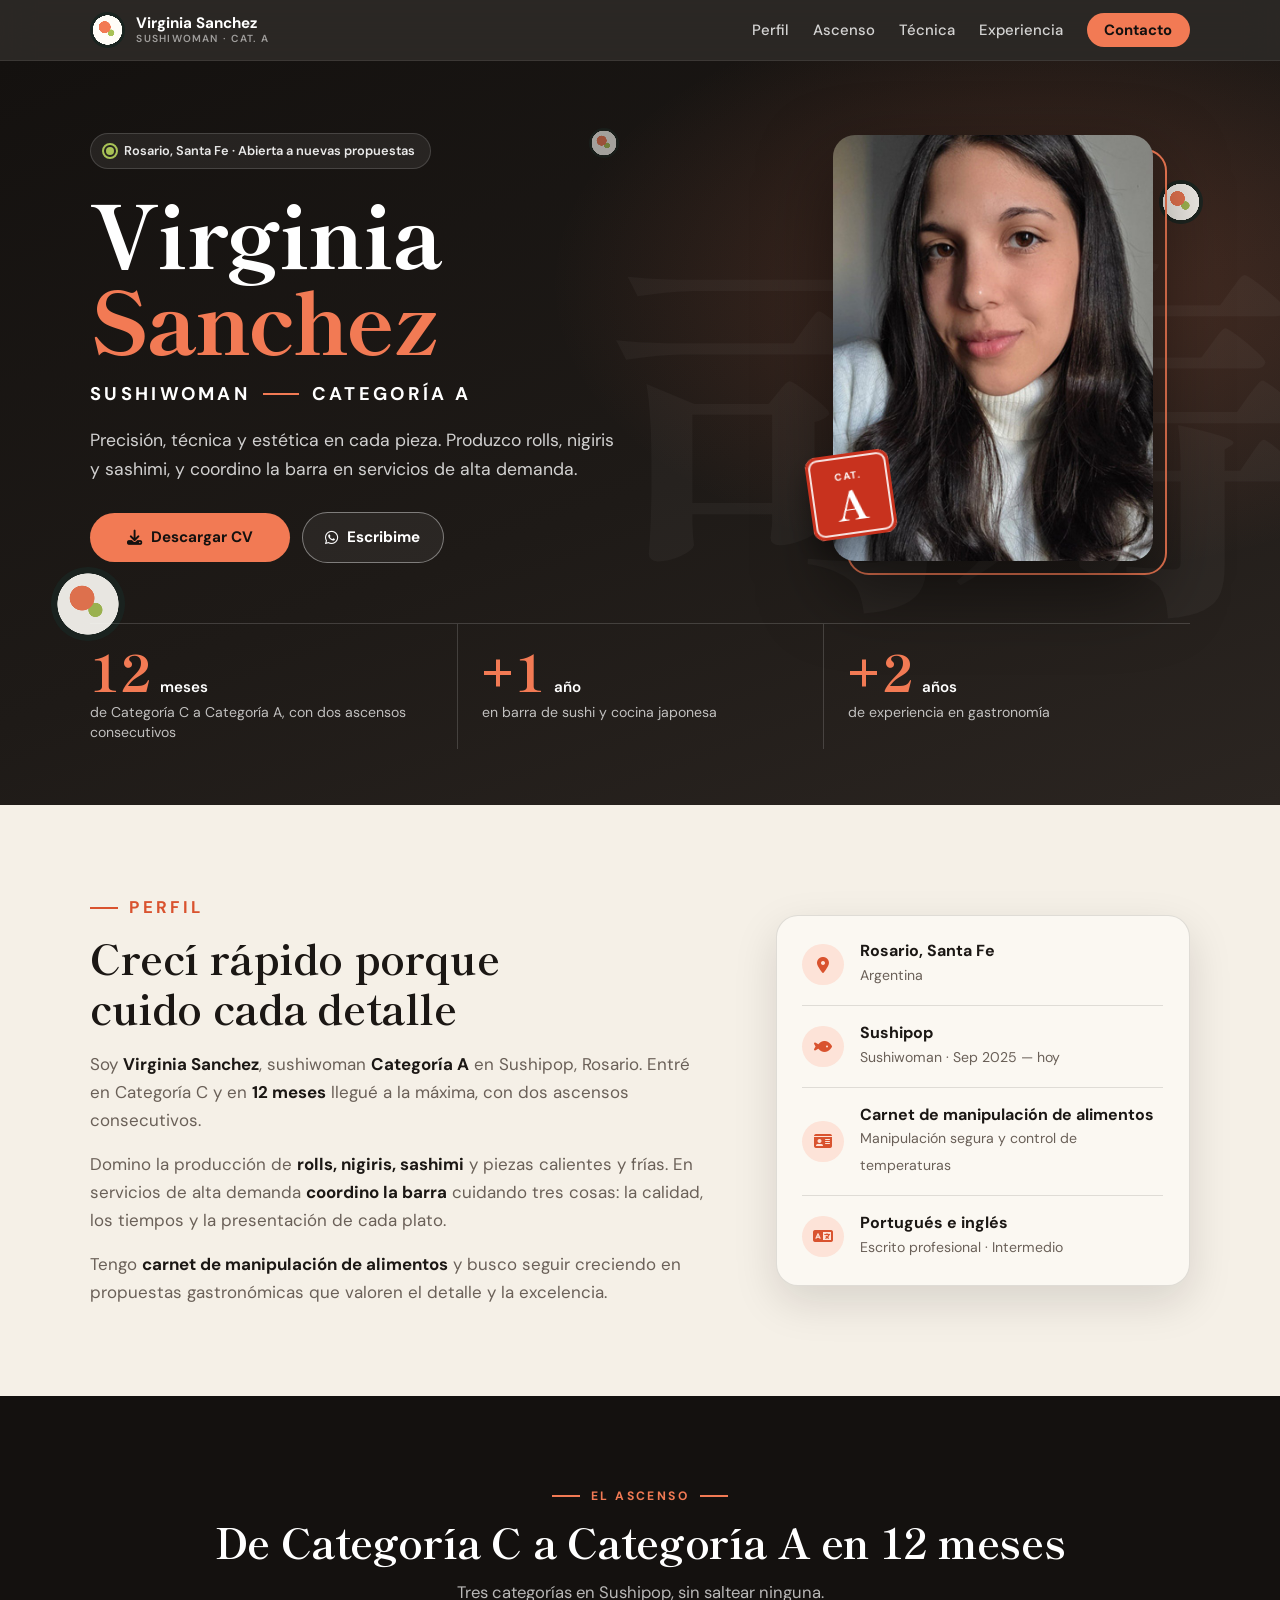
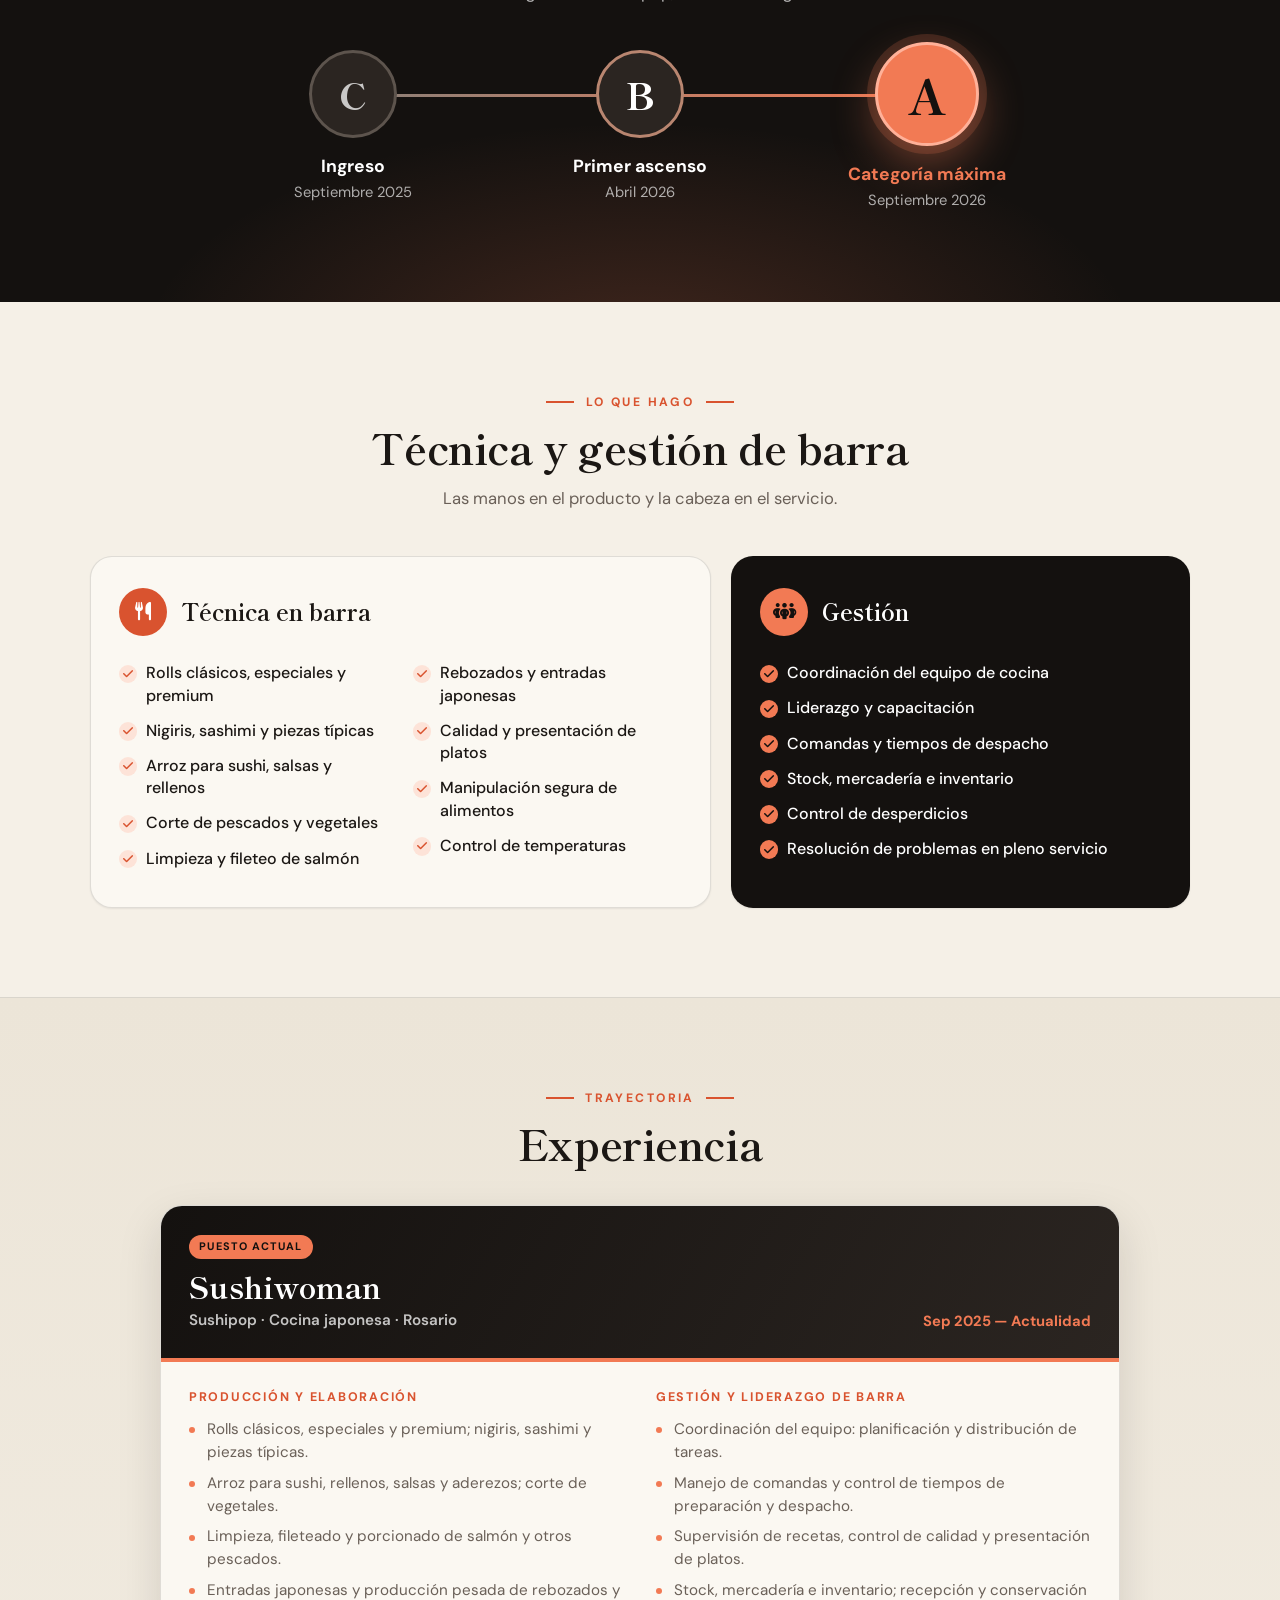
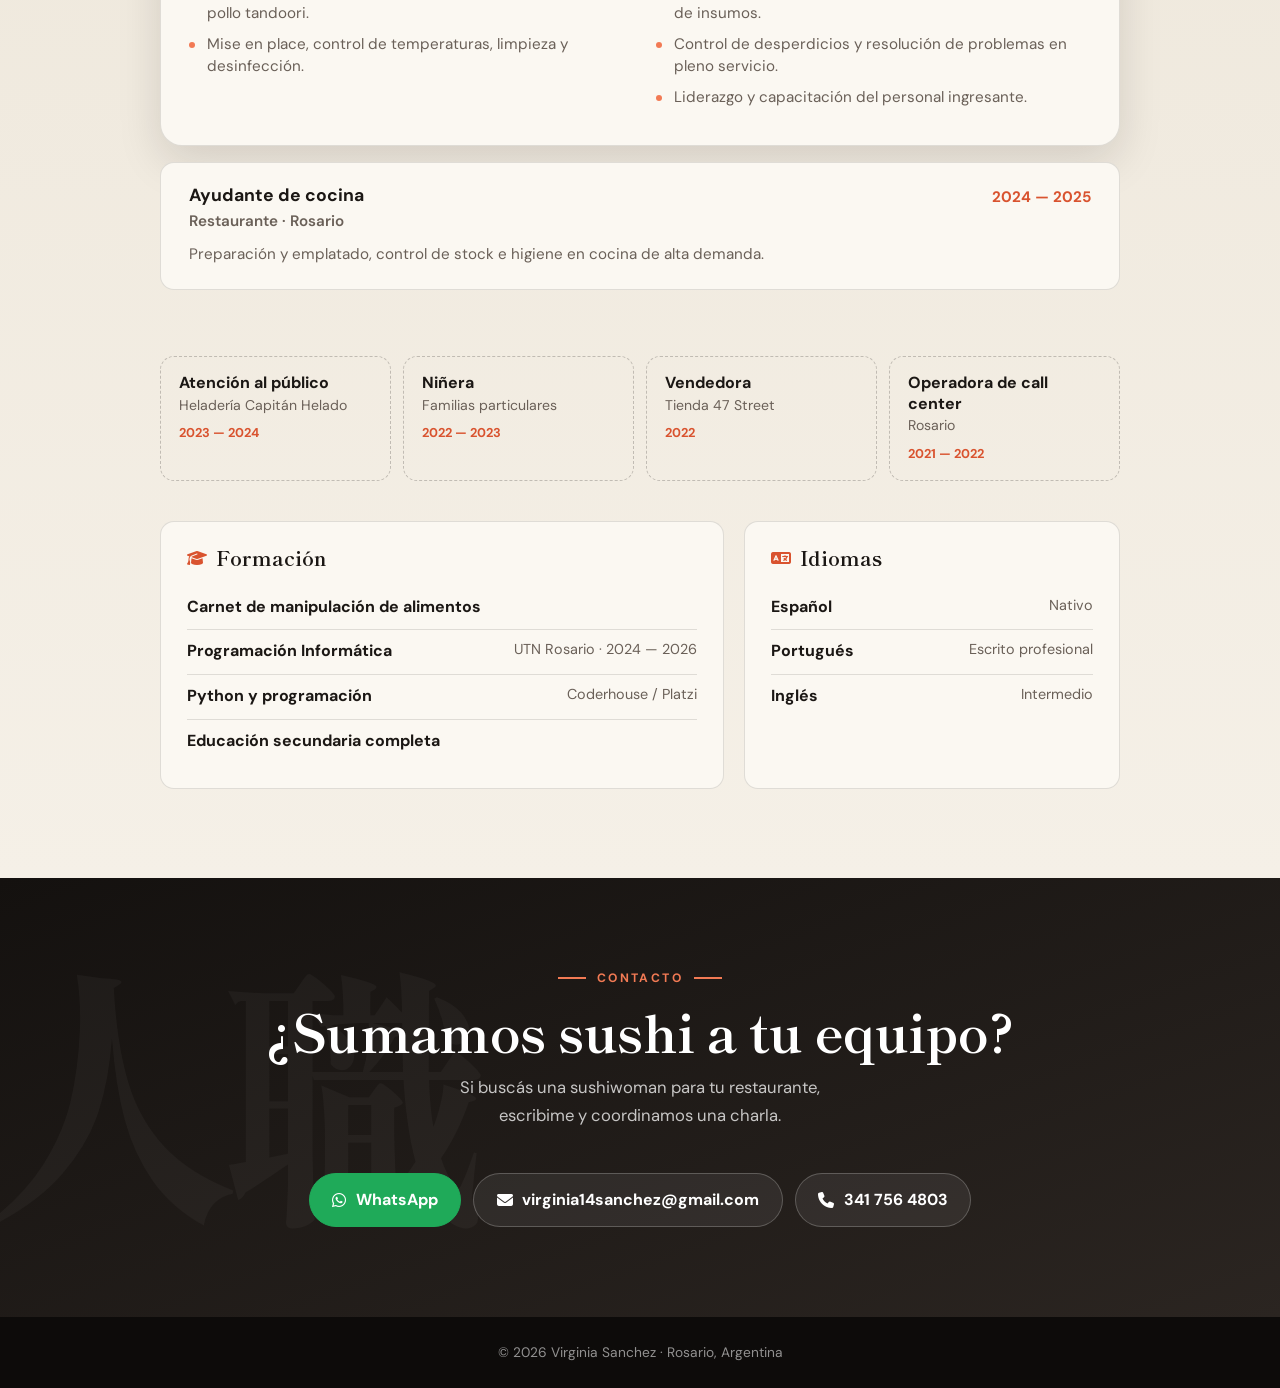
==== commit 675b7f41: "Aclarar el título de la sección de contacto Co-Authored-By: Claude Fable 5.2 <noreply@anthropic.com>" ====
--- a/index.html
+++ b/index.html
@@ -287,8 +287,8 @@
       <span class="hero-kanji hero-kanji--contact" aria-hidden="true">職人</span>
       <div class="container contact-panel reveal">
         <p class="eyebrow eyebrow--center eyebrow--light">Contacto</p>
-        <h2>¿Buscás a alguien para tu barra?</h2>
-        <p class="section-subtitle">Escribime y coordinamos una charla o una prueba de barra.</p>
+        <h2>¿Sumamos sushi a tu equipo?</h2>
+        <p class="section-subtitle">Si buscás una sushiwoman para tu restaurante, escribime y coordinamos una charla.</p>
         <ul class="contact-list">
           <li>
             <a href="https://wa.me/5493417564803?text=Hola%20Virginia%2C%20vi%20tu%20perfil%20en%20chefvirginiasanchez.com" class="contact-chip contact-chip--whatsapp" target="_blank" rel="noopener noreferrer">
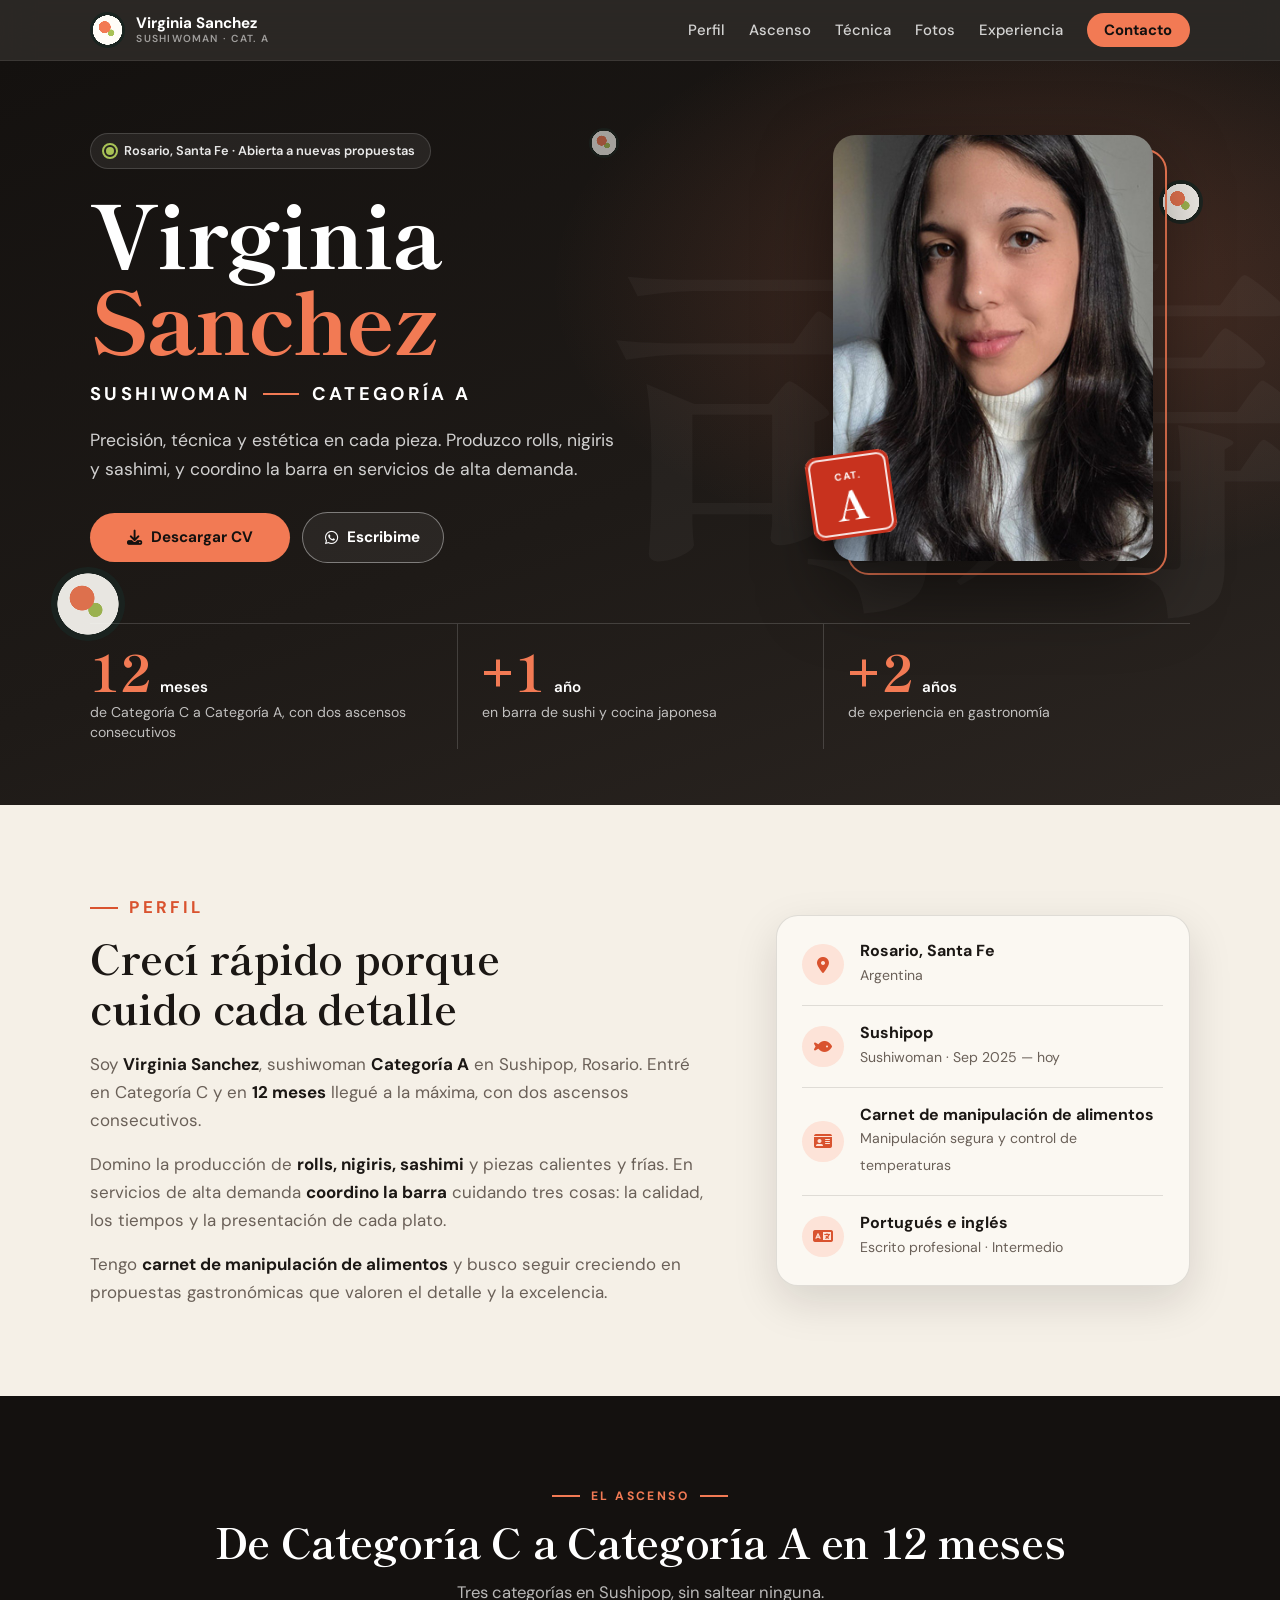
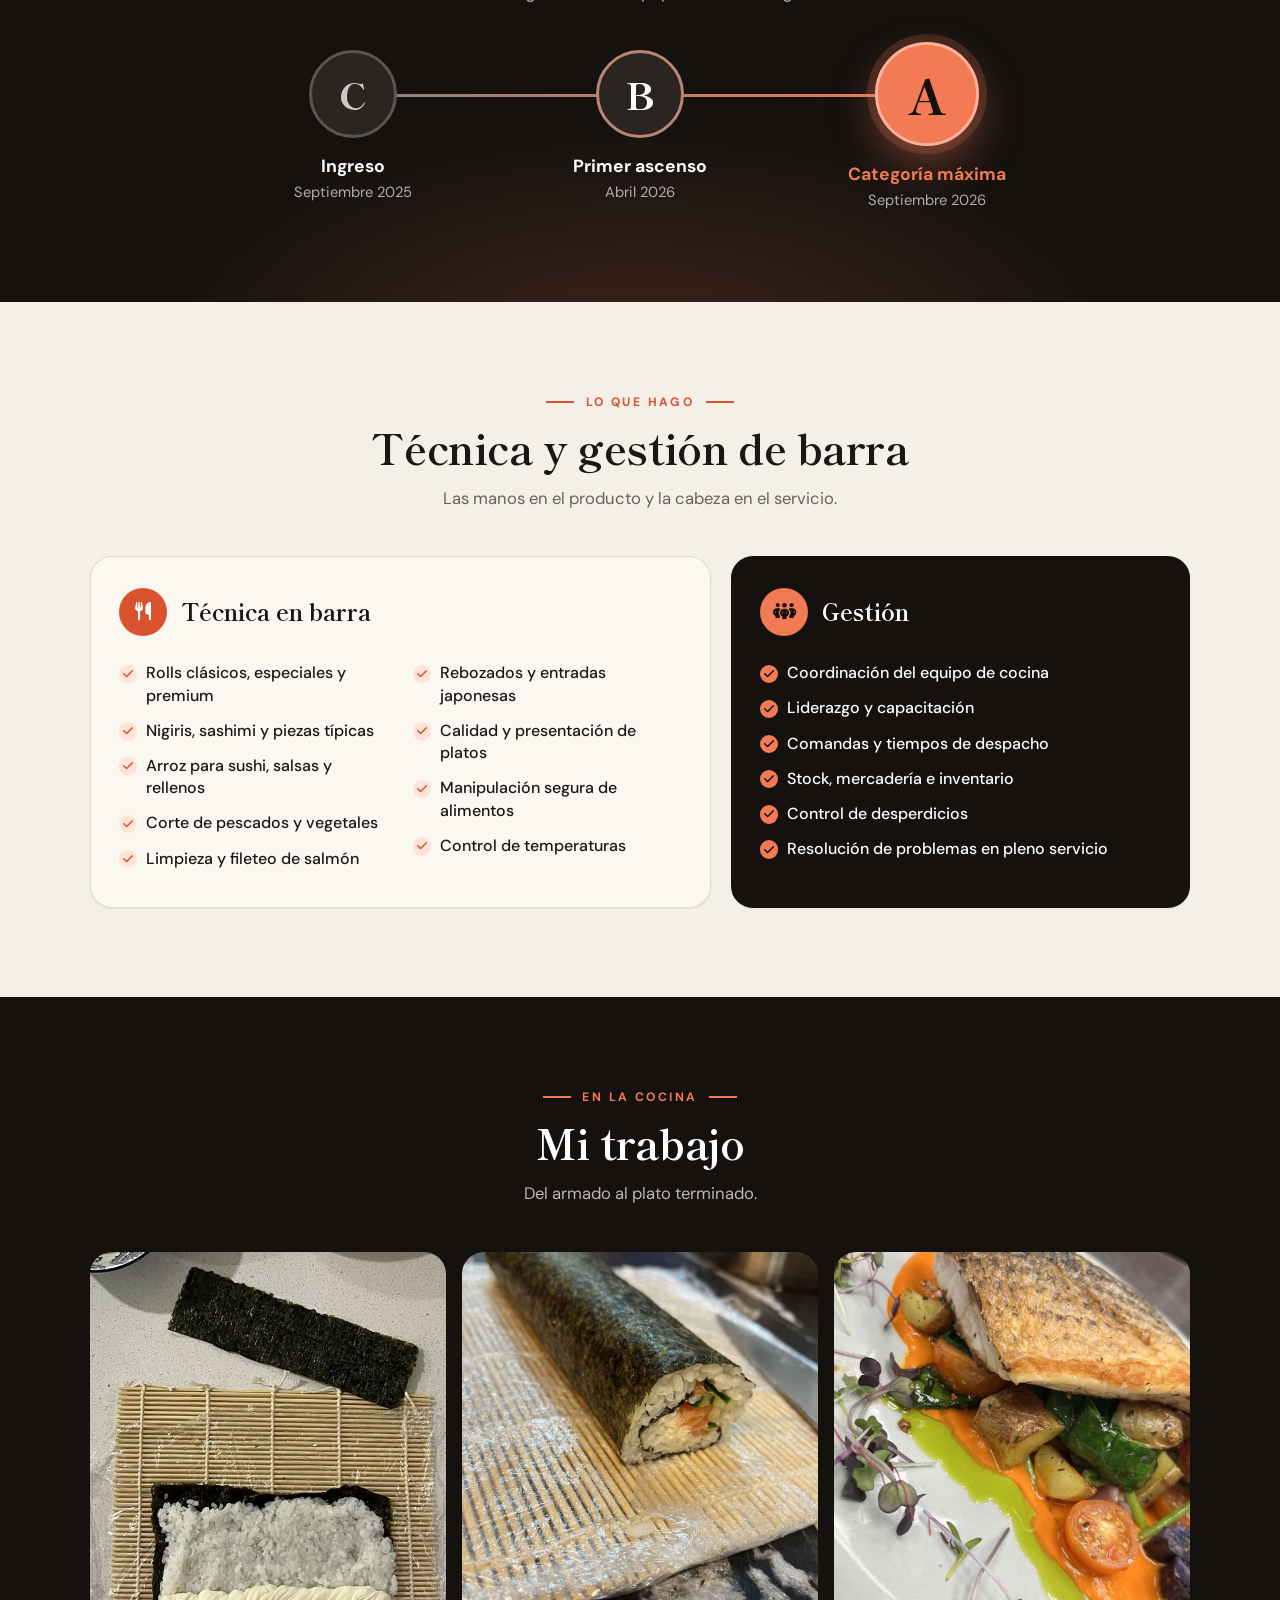
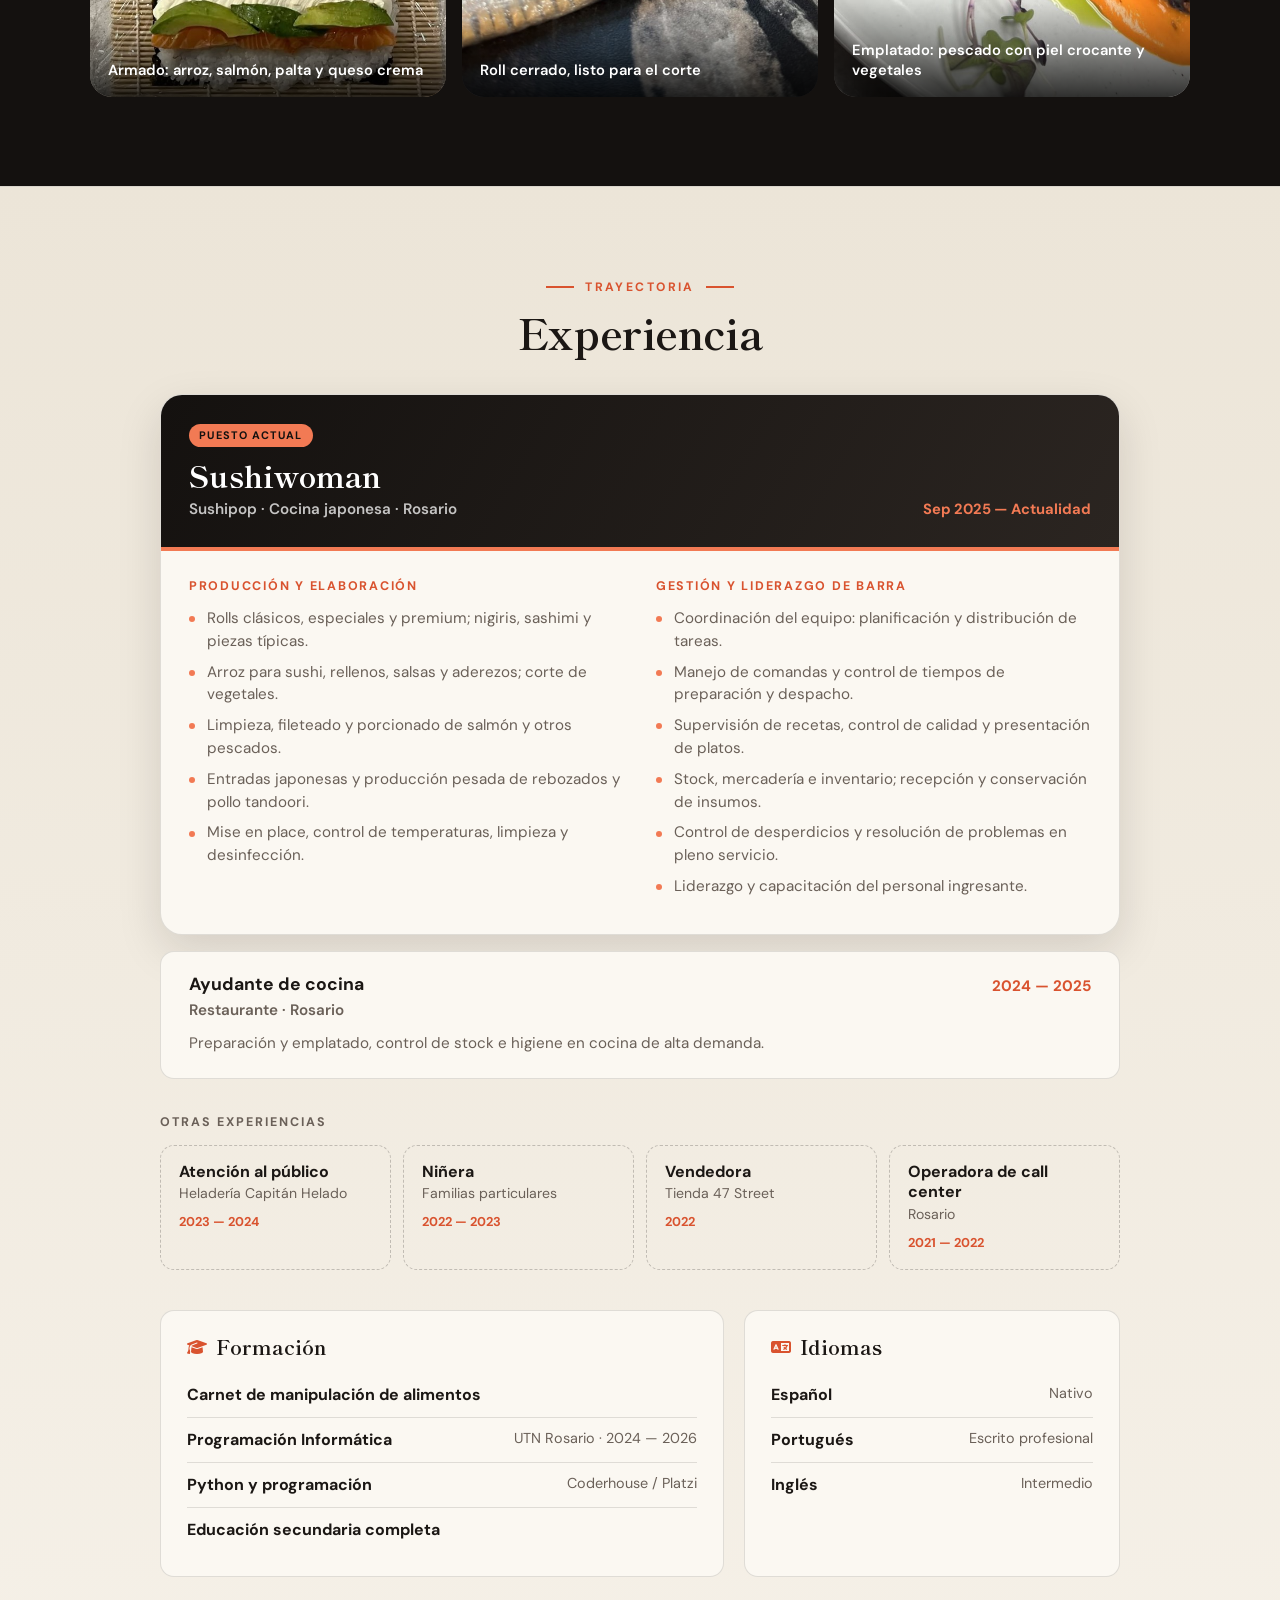
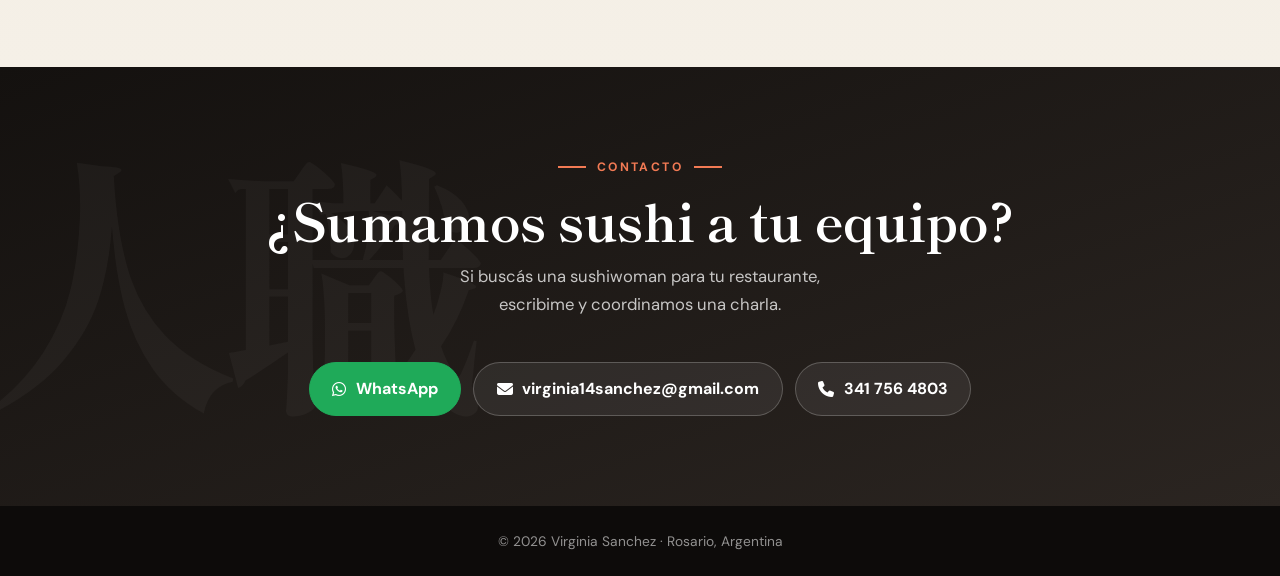
==== commit 56070779: "Agregar galería de fotos de trabajo y banner para LinkedIn Co-Authored-By: Claude Fable 5.2 <noreply" ====
--- a/index.html
+++ b/index.html
@@ -62,6 +62,7 @@
         <li><a href="#about" class="nav-link">Perfil</a></li>
         <li><a href="#path" class="nav-link">Ascenso</a></li>
         <li><a href="#skills" class="nav-link">Técnica</a></li>
+        <li><a href="#work" class="nav-link">Fotos</a></li>
         <li><a href="#experience" class="nav-link">Experiencia</a></li>
         <li><a href="#contact" class="nav-link nav-link--cta">Contacto</a></li>
       </ul>
@@ -201,6 +202,29 @@
               <li>Resolución de problemas en pleno servicio</li>
             </ul>
           </article>
+        </div>
+      </div>
+    </section>
+
+    <section id="work">
+      <div class="container">
+        <p class="eyebrow eyebrow--center eyebrow--light">En la cocina</p>
+        <h2 class="center">Mi trabajo</h2>
+        <p class="section-subtitle">Del armado al plato terminado.</p>
+
+        <div class="gallery">
+          <figure class="gallery-item reveal">
+            <img src="assets/trabajo/armado-de-roll.jpg" alt="Armado de un roll sobre la esterilla: arroz, salmón, palta y queso crema" width="675" height="1200" loading="lazy">
+            <figcaption>Armado: arroz, salmón, palta y queso crema</figcaption>
+          </figure>
+          <figure class="gallery-item reveal">
+            <img src="assets/trabajo/roll-en-esterilla.jpg" alt="Roll de salmón y pepino recién cerrado sobre la esterilla" width="899" height="1200" loading="lazy">
+            <figcaption>Roll cerrado, listo para el corte</figcaption>
+          </figure>
+          <figure class="gallery-item reveal">
+            <img src="assets/trabajo/pescado-emplatado.jpg" alt="Pescado con piel crocante sobre vegetales salteados y salsas" width="1200" height="890" loading="lazy">
+            <figcaption>Emplatado: pescado con piel crocante y vegetales</figcaption>
+          </figure>
         </div>
       </div>
     </section>
--- a/styles.css
+++ b/styles.css
@@ -403,6 +403,35 @@
 @media (max-width: 860px) { .skills-grid { grid-template-columns: 1fr; } }
 @media (max-width: 520px) { .check-list { columns: 1; } }
 
+/* Work gallery ------------------------------------------------------------ */
+#work { color: #fff; background: var(--ink); }
+#work h2 { color: #fff; }
+#work .section-subtitle { color: rgba(255, 255, 255, 0.7); }
+
+.gallery { display: grid; grid-template-columns: repeat(3, 1fr); gap: 1rem; }
+.gallery-item {
+  position: relative; margin: 0; overflow: hidden;
+  aspect-ratio: 4 / 5; border-radius: var(--radius-lg); background: var(--ink-3);
+}
+.gallery-item img { display: block; width: 100%; height: 100%; object-fit: cover; transition: transform 0.8s var(--ease); }
+.gallery-item:first-child img { object-position: 50% 92%; }
+.gallery-item:hover img { transform: scale(1.06); }
+.gallery-item figcaption {
+  position: absolute; left: 0; right: 0; bottom: 0;
+  padding: 2.5rem 1.1rem 1rem; font-size: 0.92rem; font-weight: 600; line-height: 1.35; color: #fff;
+  background: linear-gradient(transparent, rgba(0, 0, 0, 0.78));
+}
+.gallery-item::after {
+  content: ""; position: absolute; inset: 0; border-radius: inherit; pointer-events: none;
+  box-shadow: inset 0 0 0 2px transparent; transition: box-shadow 0.3s;
+}
+.gallery-item:hover::after { box-shadow: inset 0 0 0 2px var(--salmon); }
+
+@media (max-width: 760px) {
+  .gallery { grid-template-columns: 1fr 1fr; }
+  .gallery-item:first-child { grid-column: 1 / -1; aspect-ratio: 4 / 3; }
+}
+
 /* Experience -------------------------------------------------------------- */
 #experience { background: linear-gradient(180deg, #ece5d8, var(--paper)); border-top: 1px solid var(--line); }
 #experience > .container { max-width: 960px; }
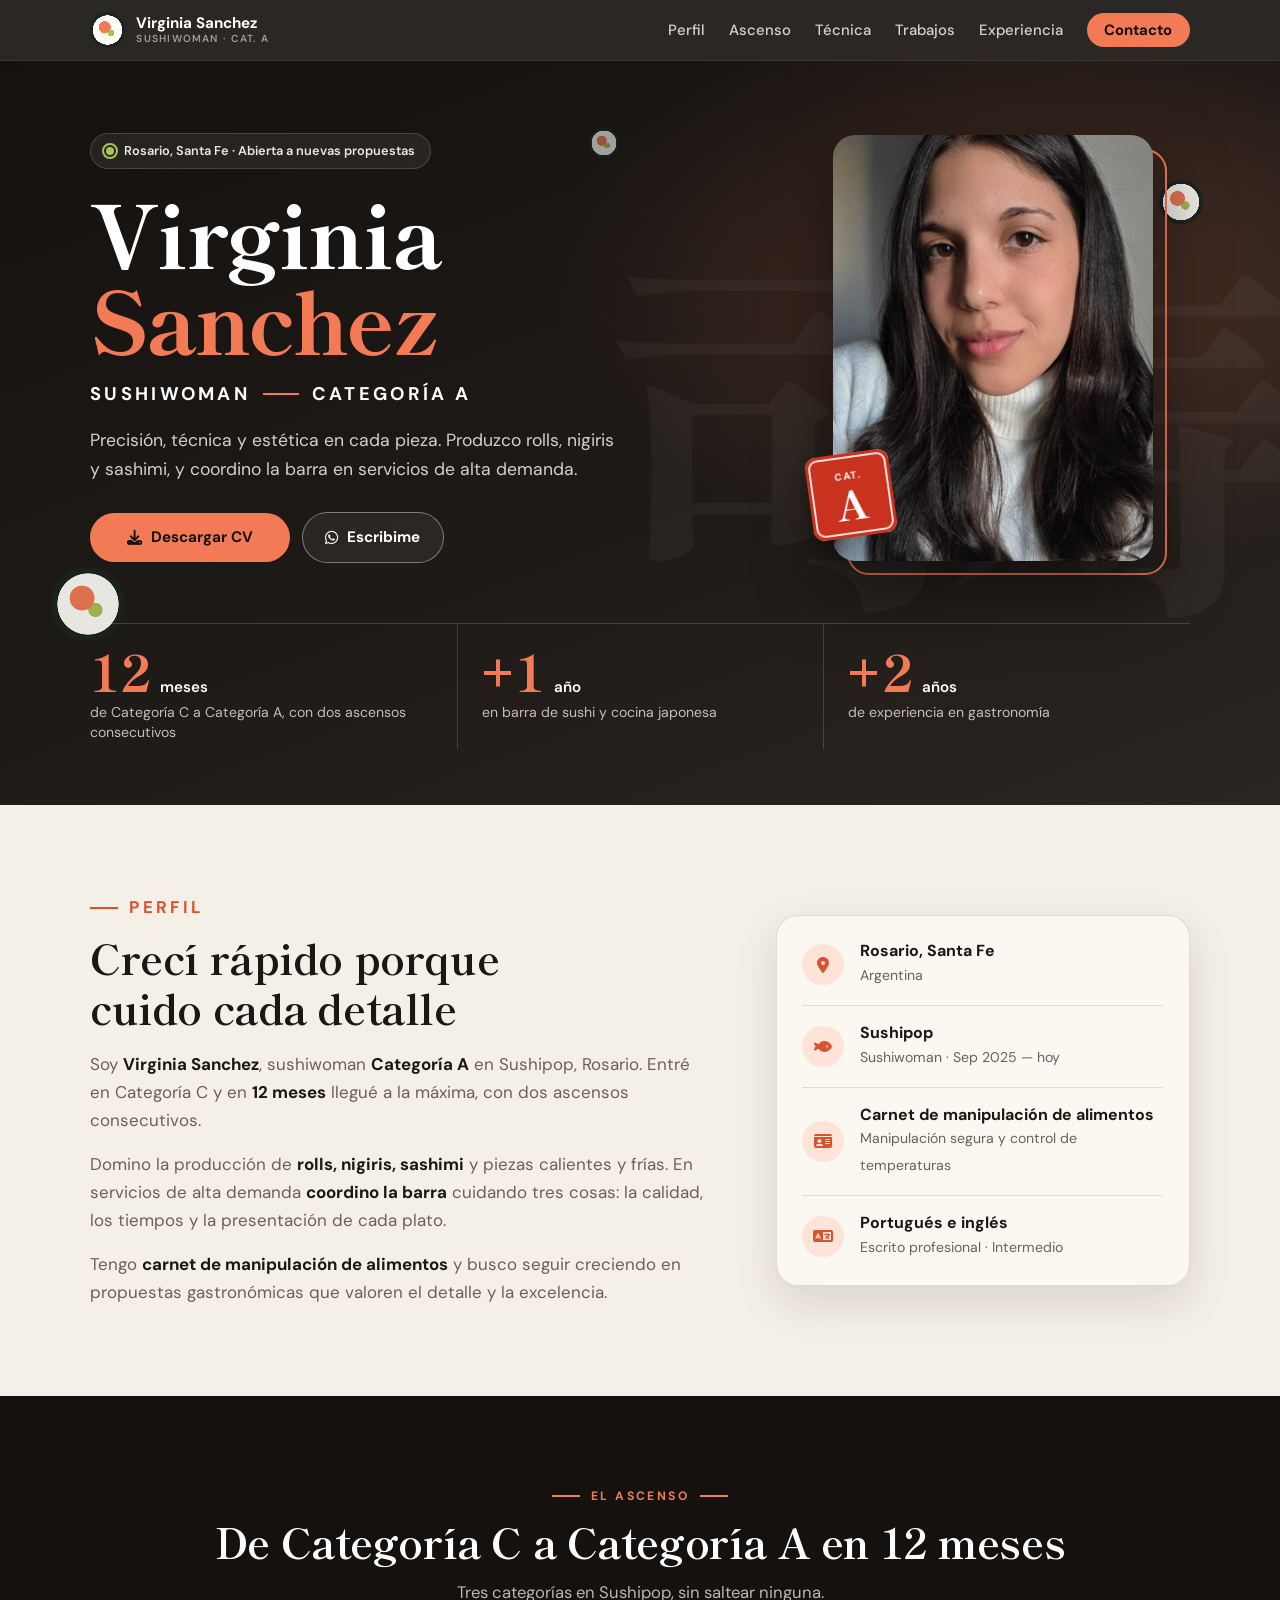
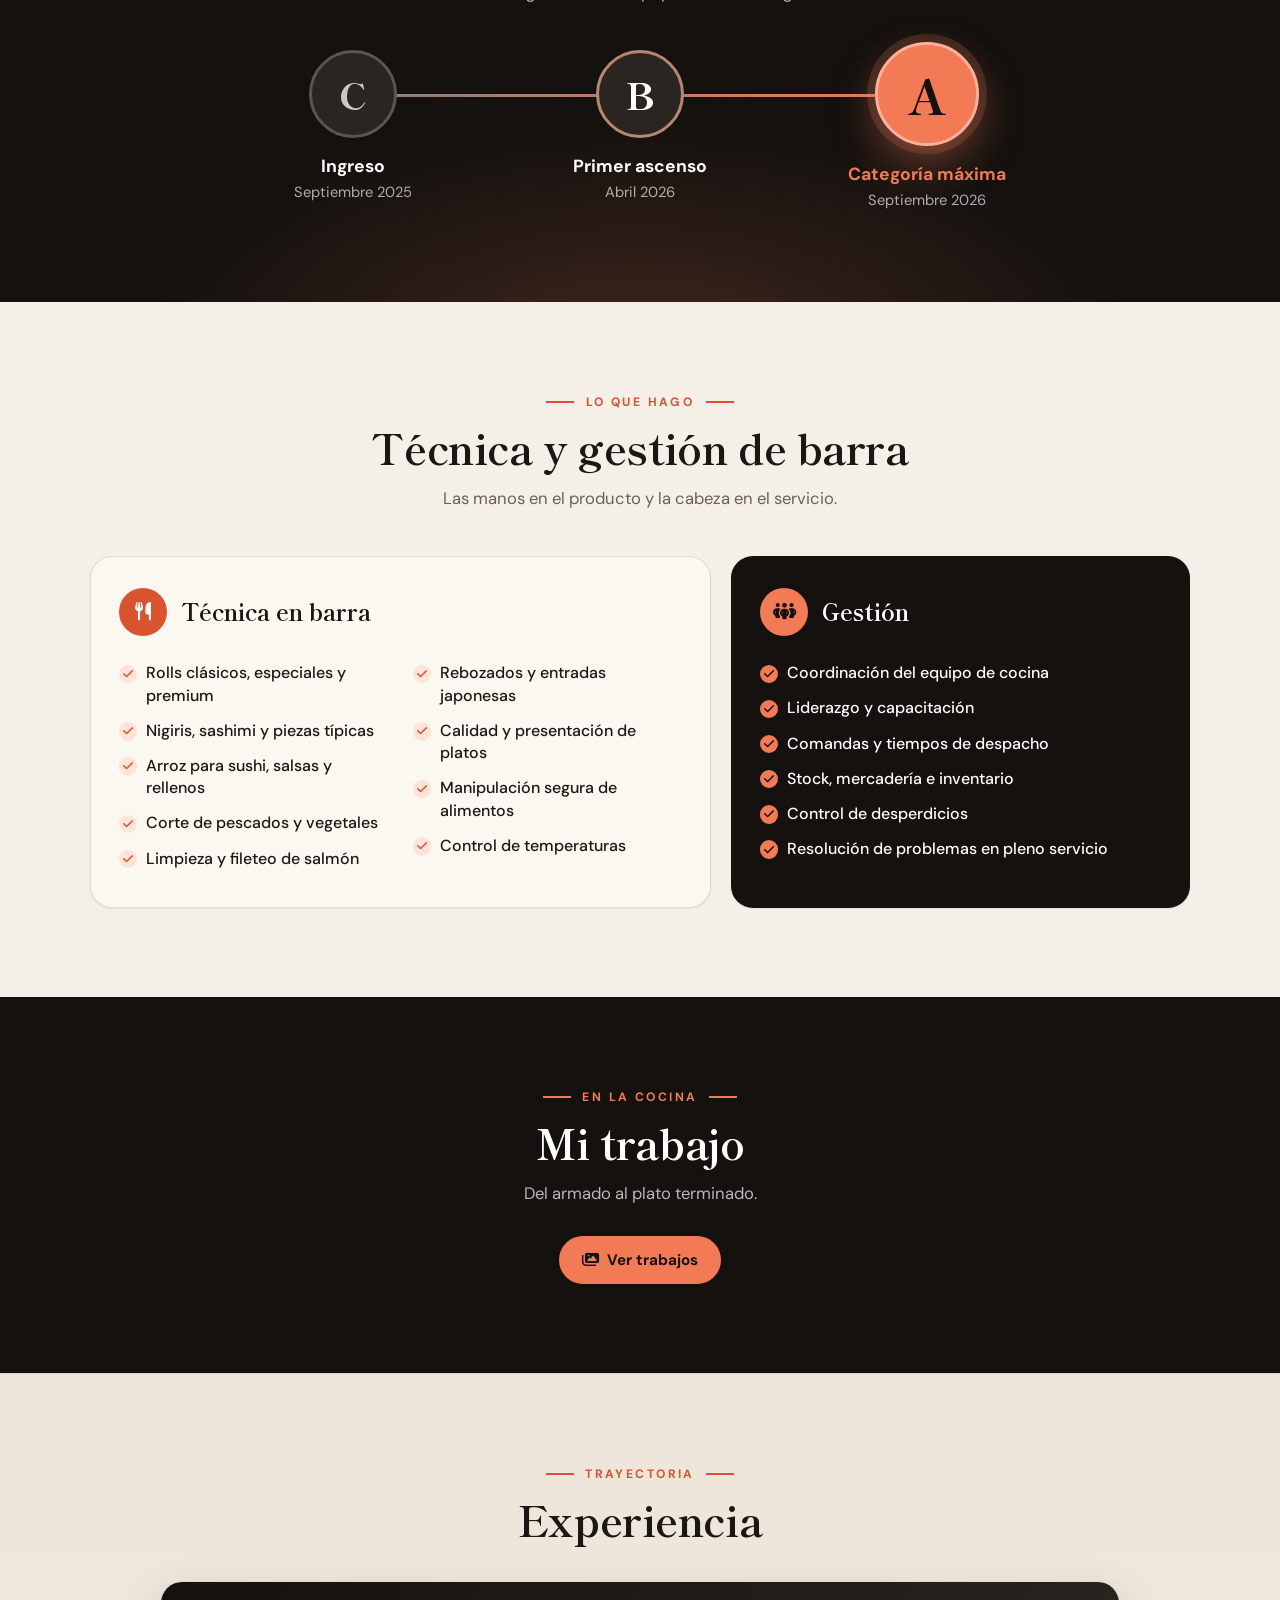
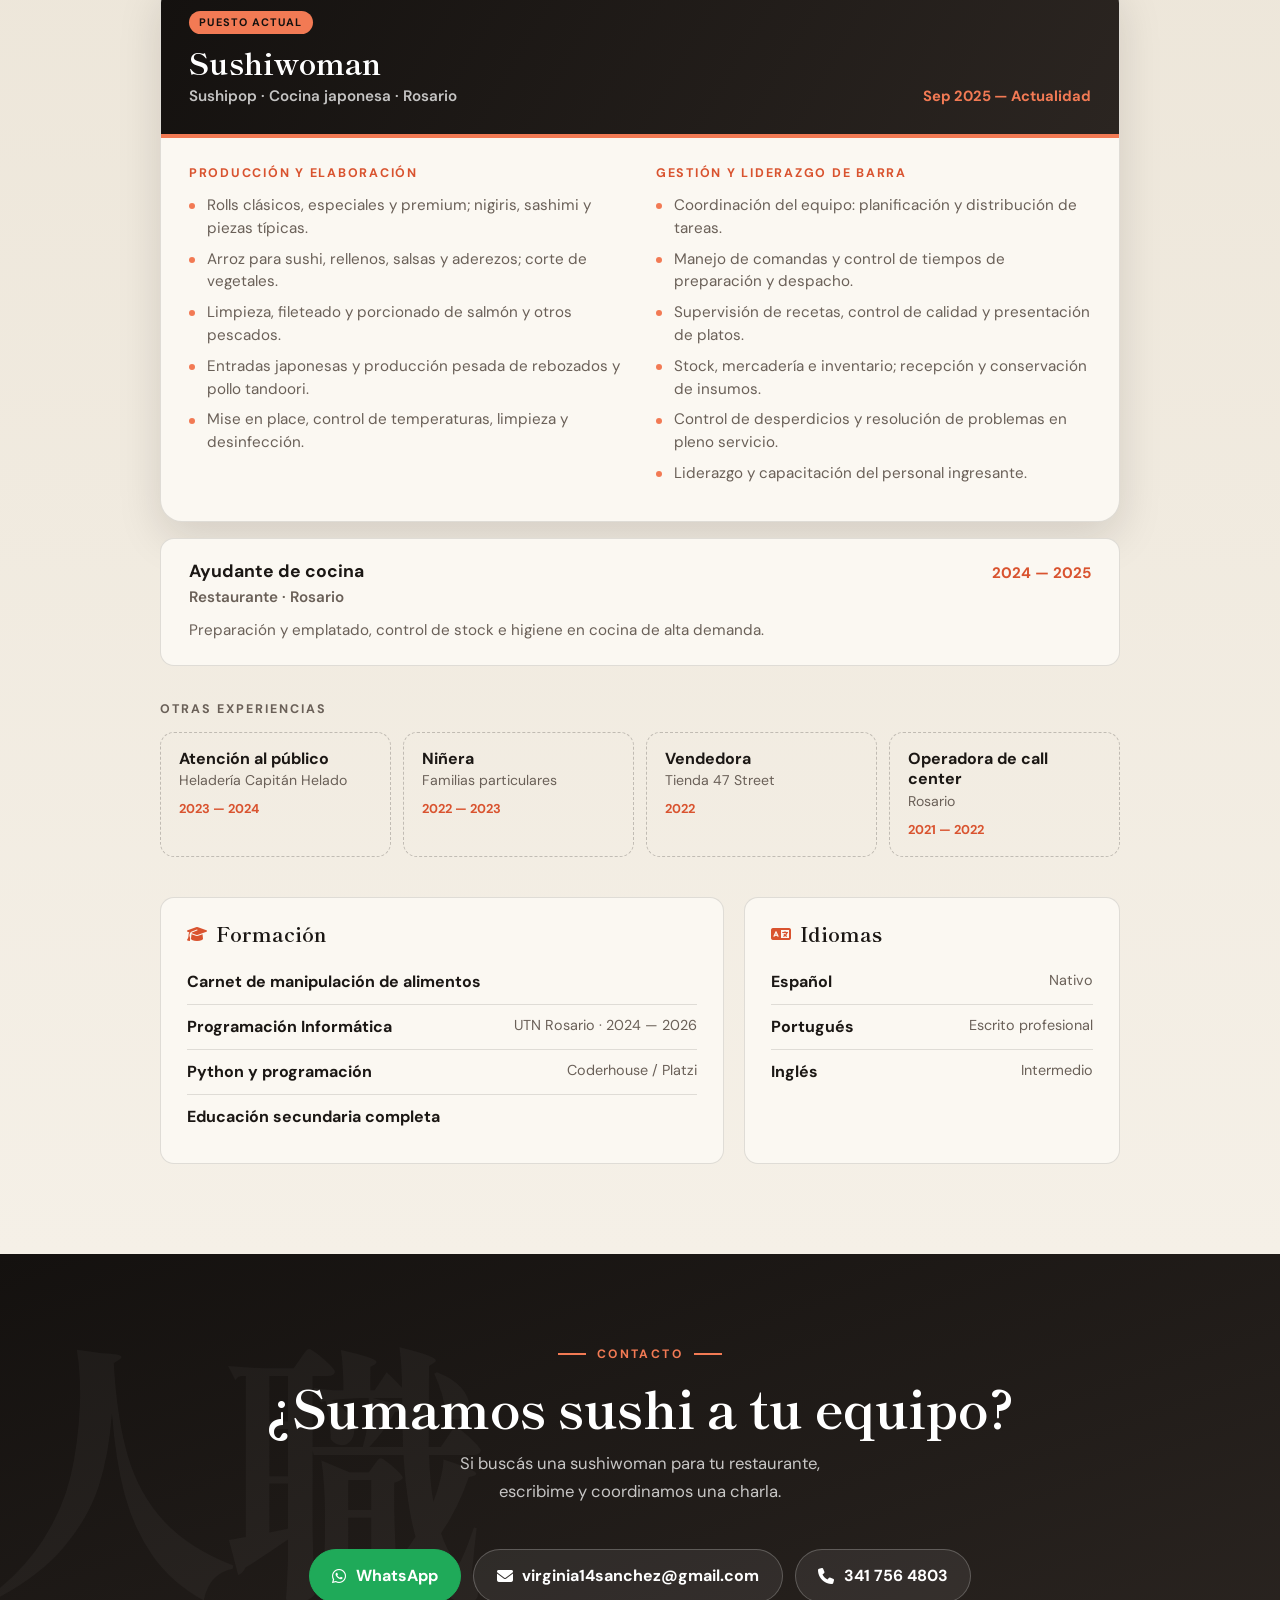
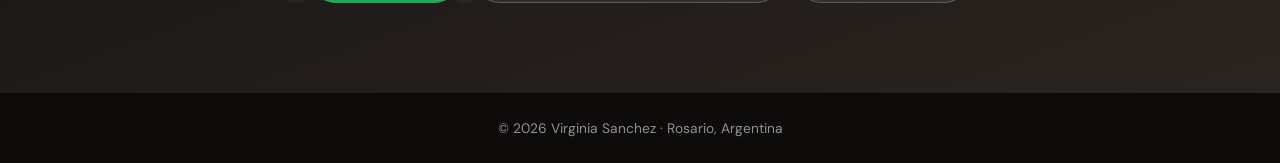
==== commit d5874730: "Mostrar las fotos de trabajo detrás de un botón "Ver trabajos" Co-Authored-By: Claude Fable 5.2 <nor" ====
--- a/index.html
+++ b/index.html
@@ -62,7 +62,7 @@
         <li><a href="#about" class="nav-link">Perfil</a></li>
         <li><a href="#path" class="nav-link">Ascenso</a></li>
         <li><a href="#skills" class="nav-link">Técnica</a></li>
-        <li><a href="#work" class="nav-link">Fotos</a></li>
+        <li><a href="#work" class="nav-link">Trabajos</a></li>
         <li><a href="#experience" class="nav-link">Experiencia</a></li>
         <li><a href="#contact" class="nav-link nav-link--cta">Contacto</a></li>
       </ul>
@@ -212,7 +212,14 @@
         <h2 class="center">Mi trabajo</h2>
         <p class="section-subtitle">Del armado al plato terminado.</p>
 
-        <div class="gallery">
+        <div class="gallery-actions">
+          <button type="button" class="btn btn-gallery" id="gallery-toggle" aria-expanded="false" aria-controls="gallery" hidden>
+            <i class="fas fa-images" aria-hidden="true"></i>
+            <span class="btn-gallery-label">Ver trabajos</span>
+          </button>
+        </div>
+
+        <div class="gallery" id="gallery">
           <figure class="gallery-item reveal">
             <img src="assets/trabajo/armado-de-roll.jpg" alt="Armado de un roll sobre la esterilla: arroz, salmón, palta y queso crema" width="675" height="1200" loading="lazy">
             <figcaption>Armado: arroz, salmón, palta y queso crema</figcaption>
--- a/styles.css
+++ b/styles.css
@@ -408,7 +408,17 @@
 #work h2 { color: #fff; }
 #work .section-subtitle { color: rgba(255, 255, 255, 0.7); }
 
-.gallery { display: grid; grid-template-columns: repeat(3, 1fr); gap: 1rem; }
+#work .section-subtitle { margin-bottom: 1.75rem; }
+.gallery-actions { display: flex; justify-content: center; }
+.btn-gallery { cursor: pointer; border: 0; font-family: inherit; color: var(--ink); background: var(--salmon); }
+.btn-gallery[hidden] { display: none; }
+.btn-gallery:hover { background: #ff906c; box-shadow: 0 14px 36px rgba(242, 122, 84, 0.4); }
+.btn-gallery[aria-expanded="true"] { color: #fff; background: rgba(255, 255, 255, 0.08); box-shadow: inset 0 0 0 1px rgba(255, 255, 255, 0.4); }
+.btn-gallery[aria-expanded="true"]:hover { background: rgba(255, 255, 255, 0.16); }
+
+.gallery { display: grid; grid-template-columns: repeat(3, 1fr); gap: 1rem; margin-top: 2rem; }
+/* Sin JS la galería queda siempre visible; con JS arranca cerrada. */
+.gallery.is-collapsed { display: none; }
 .gallery-item {
   position: relative; margin: 0; overflow: hidden;
   aspect-ratio: 4 / 5; border-radius: var(--radius-lg); background: var(--ink-3);
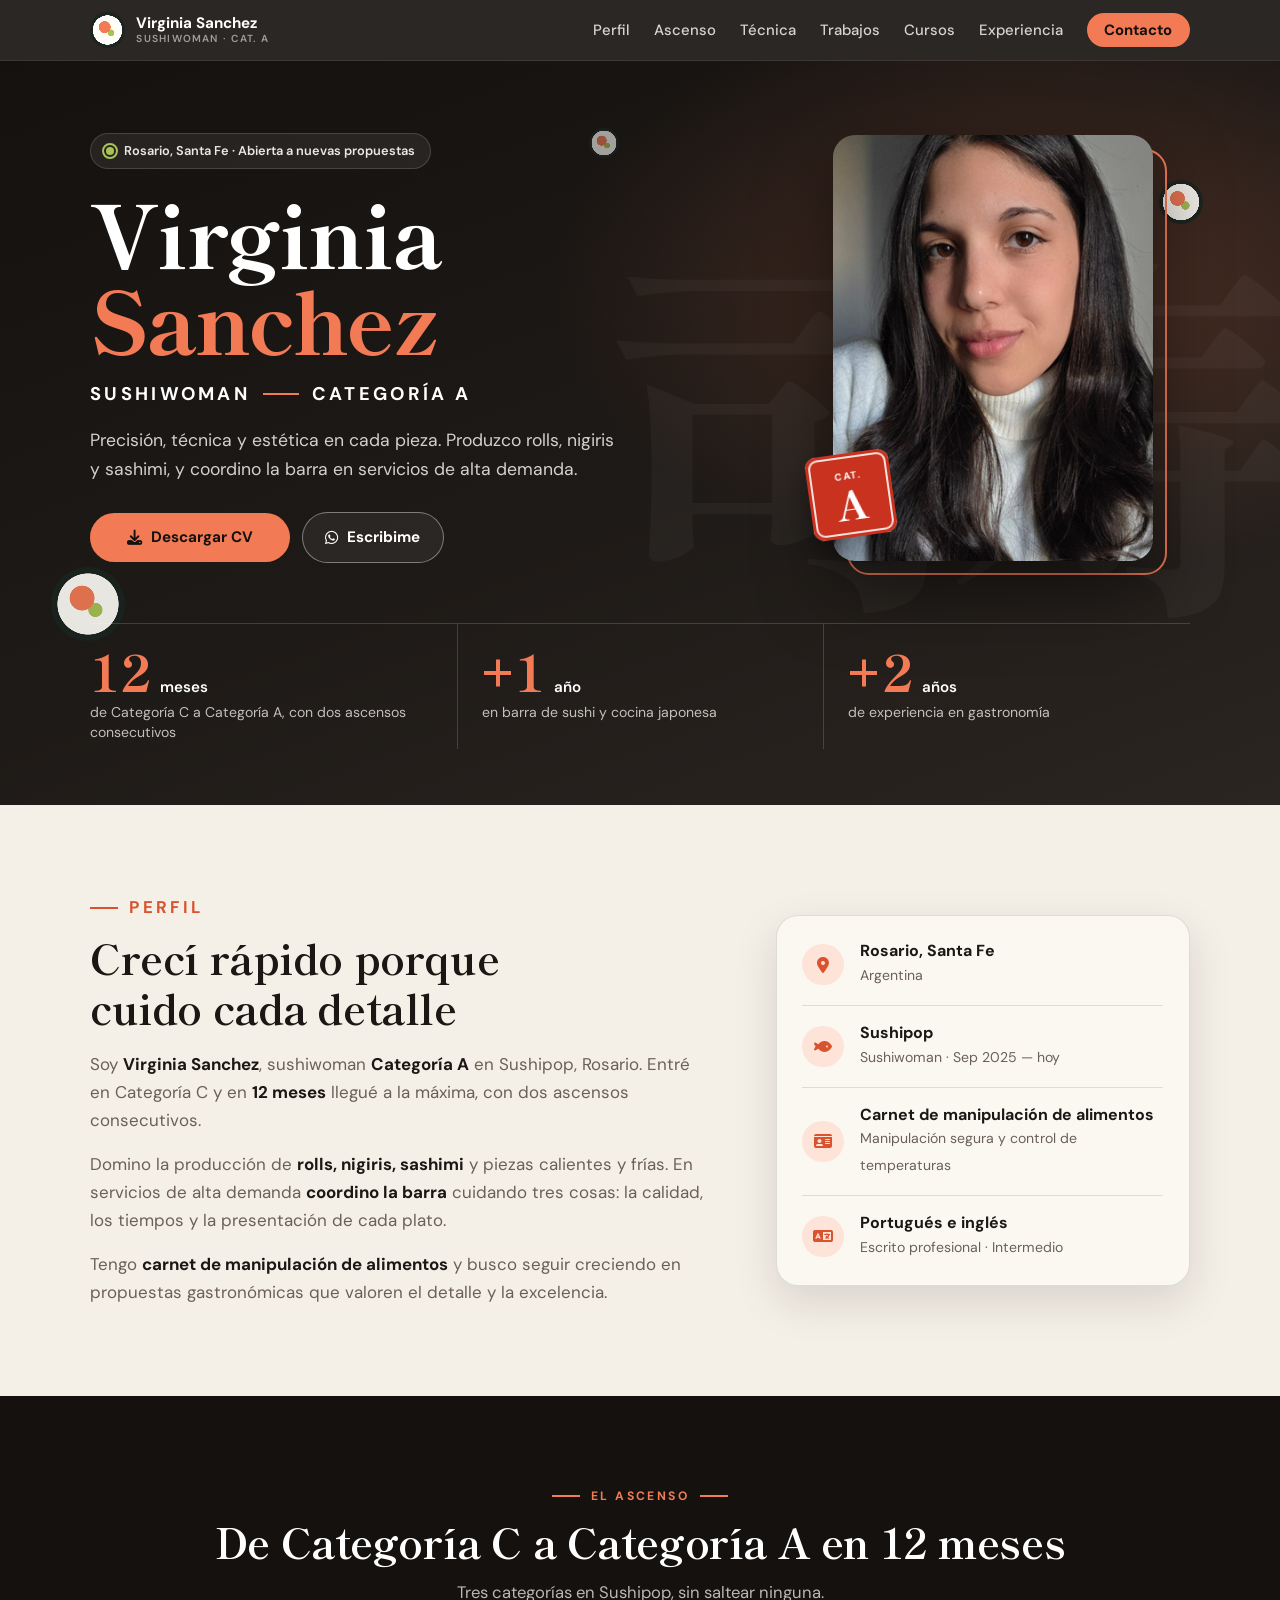
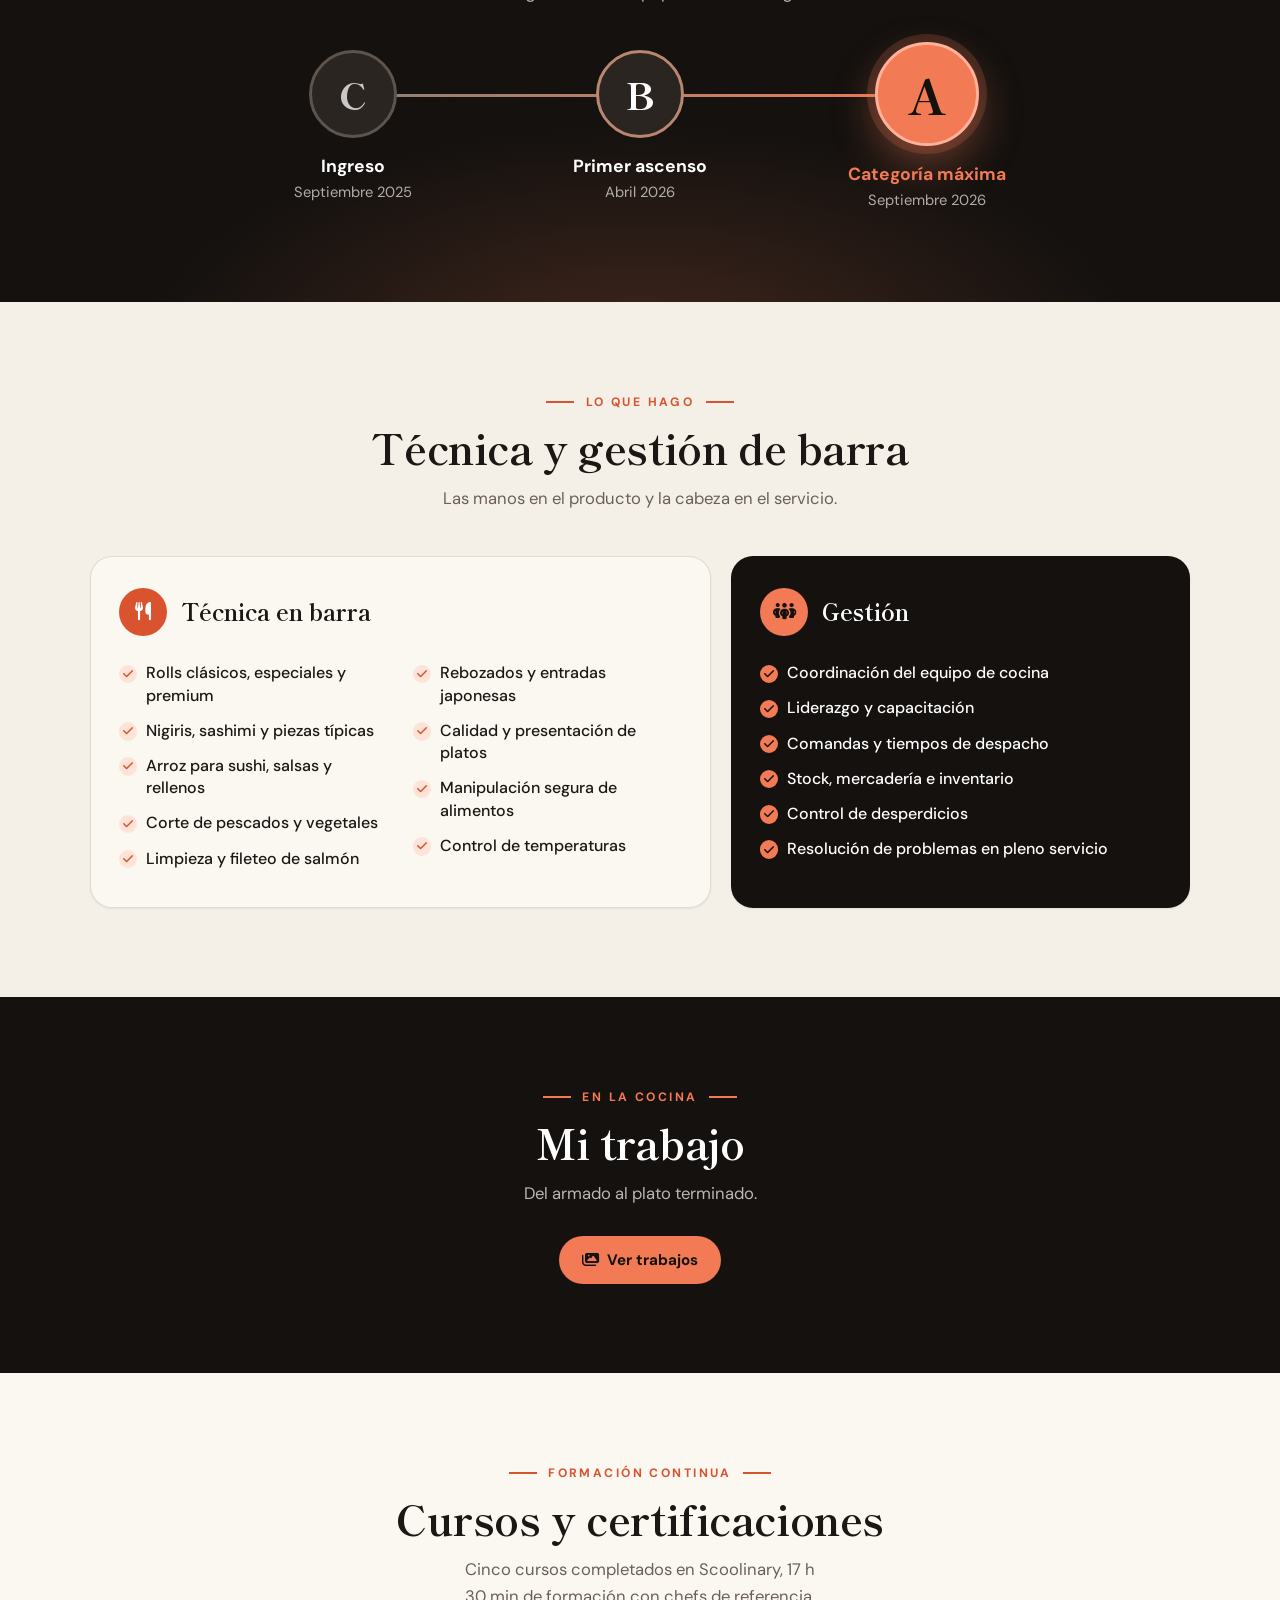
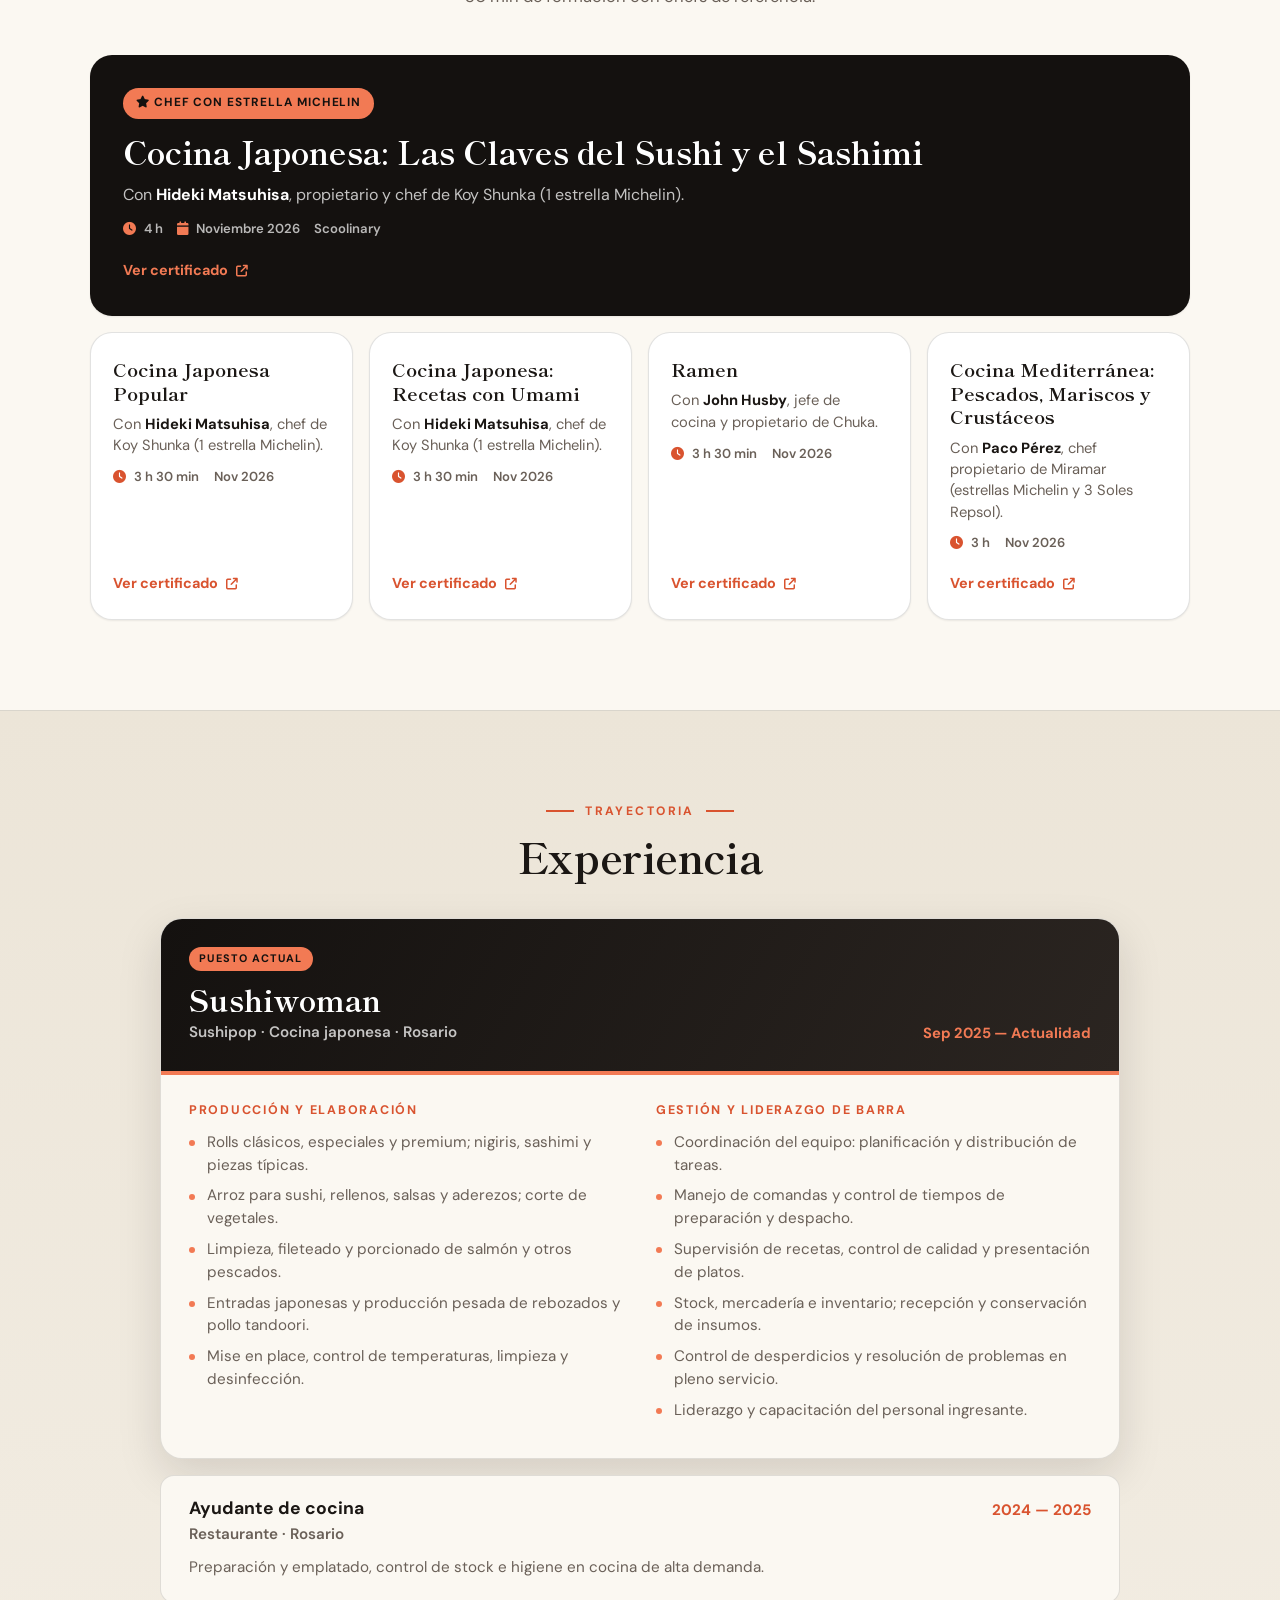
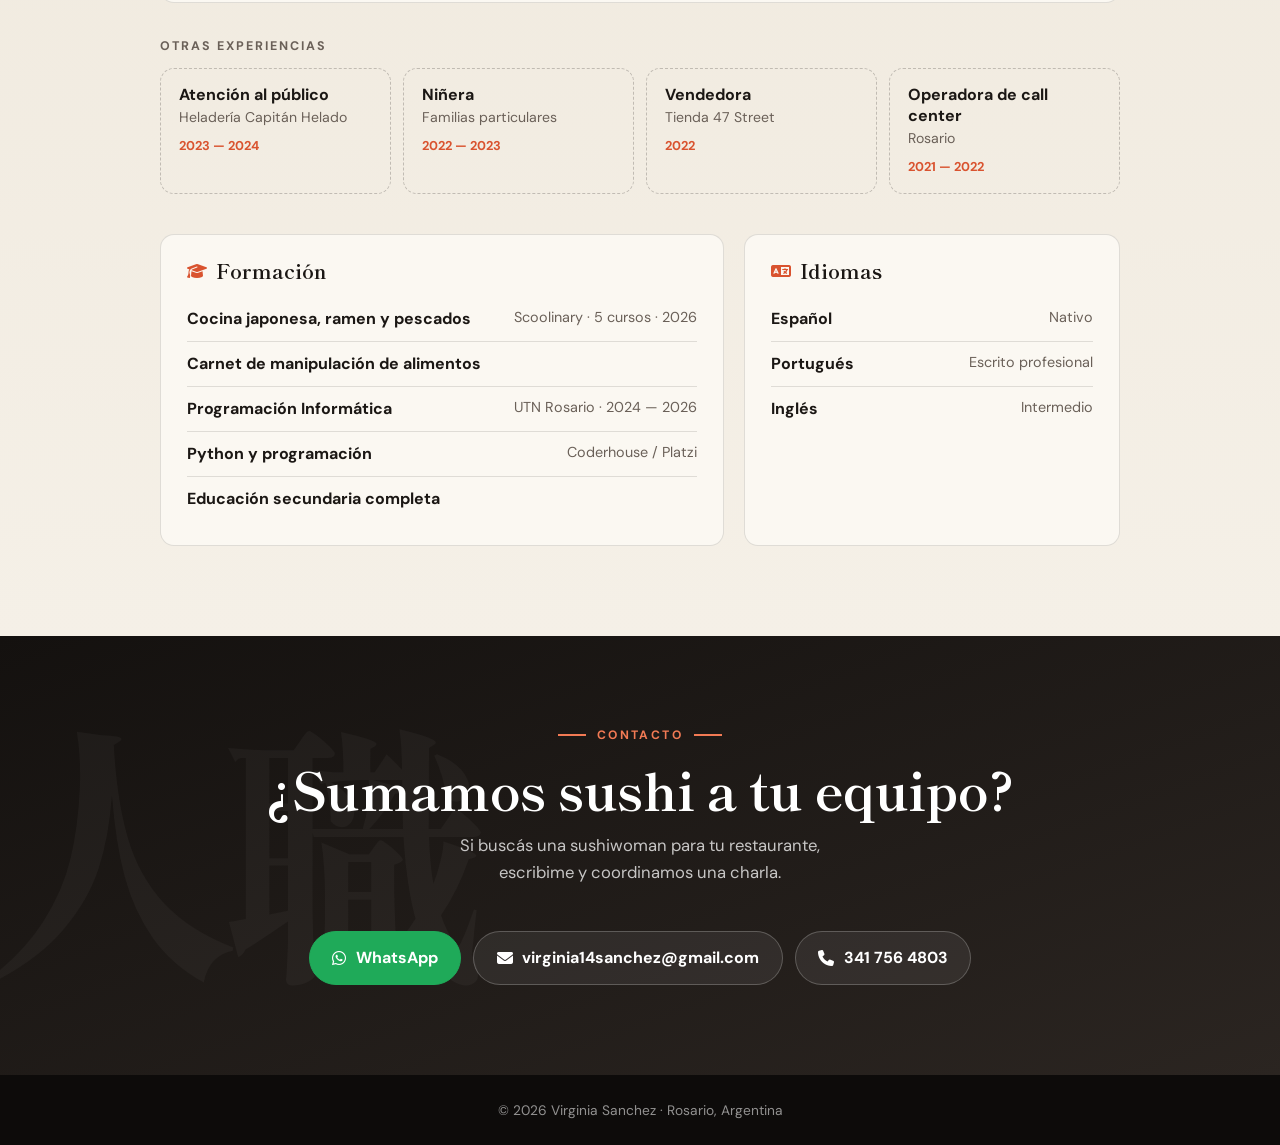
==== commit df32e857: "Agregar sección de cursos y certificaciones (Scoolinary) Co-Authored-By: Claude Fable 5.2 <noreply@a" ====
--- a/index.html
+++ b/index.html
@@ -63,6 +63,7 @@
         <li><a href="#path" class="nav-link">Ascenso</a></li>
         <li><a href="#skills" class="nav-link">Técnica</a></li>
         <li><a href="#work" class="nav-link">Trabajos</a></li>
+        <li><a href="#certs" class="nav-link">Cursos</a></li>
         <li><a href="#experience" class="nav-link">Experiencia</a></li>
         <li><a href="#contact" class="nav-link nav-link--cta">Contacto</a></li>
       </ul>
@@ -228,10 +229,64 @@
             <img src="assets/trabajo/roll-en-esterilla.jpg" alt="Roll de salmón y pepino recién cerrado sobre la esterilla" width="899" height="1200" loading="lazy">
             <figcaption>Roll cerrado, listo para el corte</figcaption>
           </figure>
+          <figure class="gallery-item gallery-item--bottom reveal">
+            <img src="assets/trabajo/rolls-cortados.jpg" alt="Rolls con sésamo cortados en piezas parejas junto al cuchillo, con una pieza de salmón, palta y queso crema al frente" width="960" height="1280" loading="lazy">
+            <figcaption>Corte parejo: salmón, palta y queso crema</figcaption>
+          </figure>
+          <figure class="gallery-item gallery-item--bottom reveal">
+            <img src="assets/trabajo/rolls-con-sesamo.jpg" alt="Rolls rebozados en sésamo blanco y negro, dos enteros y dos ya porcionados" width="960" height="1280" loading="lazy">
+            <figcaption>Rolls con sésamo, porcionados</figcaption>
+          </figure>
           <figure class="gallery-item reveal">
             <img src="assets/trabajo/pescado-emplatado.jpg" alt="Pescado con piel crocante sobre vegetales salteados y salsas" width="1200" height="890" loading="lazy">
             <figcaption>Emplatado: pescado con piel crocante y vegetales</figcaption>
           </figure>
+        </div>
+      </div>
+    </section>
+
+    <section id="certs">
+      <div class="container">
+        <p class="eyebrow eyebrow--center">Formación continua</p>
+        <h2 class="center">Cursos y certificaciones</h2>
+        <p class="section-subtitle">Cinco cursos completados en Scoolinary, 17 h 30 min de formación con chefs de referencia.</p>
+
+        <div class="certs">
+          <article class="cert cert--featured reveal">
+            <span class="cert-badge"><i class="fas fa-star" aria-hidden="true"></i> Chef con estrella Michelin</span>
+            <h3>Cocina Japonesa: Las Claves del Sushi y el Sashimi</h3>
+            <p class="cert-chef">Con <strong>Hideki Matsuhisa</strong>, propietario y chef de Koy Shunka (1 estrella Michelin).</p>
+            <p class="cert-meta"><span><i class="fas fa-clock" aria-hidden="true"></i> 4 h</span><span><i class="fas fa-calendar" aria-hidden="true"></i> Noviembre 2026</span><span>Scoolinary</span></p>
+            <a class="cert-link" href="assets/certificados/sushi-y-sashimi.pdf" target="_blank" rel="noopener">Ver certificado <i class="fas fa-arrow-up-right-from-square" aria-hidden="true"></i></a>
+          </article>
+
+          <article class="cert reveal">
+            <h3>Cocina Japonesa Popular</h3>
+            <p class="cert-chef">Con <strong>Hideki Matsuhisa</strong>, chef de Koy Shunka (1 estrella Michelin).</p>
+            <p class="cert-meta"><span><i class="fas fa-clock" aria-hidden="true"></i> 3 h 30 min</span><span>Nov 2026</span></p>
+            <a class="cert-link" href="assets/certificados/cocina-japonesa-popular.pdf" target="_blank" rel="noopener">Ver certificado <i class="fas fa-arrow-up-right-from-square" aria-hidden="true"></i></a>
+          </article>
+
+          <article class="cert reveal">
+            <h3>Cocina Japonesa: Recetas con Umami</h3>
+            <p class="cert-chef">Con <strong>Hideki Matsuhisa</strong>, chef de Koy Shunka (1 estrella Michelin).</p>
+            <p class="cert-meta"><span><i class="fas fa-clock" aria-hidden="true"></i> 3 h 30 min</span><span>Nov 2026</span></p>
+            <a class="cert-link" href="assets/certificados/recetas-con-umami.pdf" target="_blank" rel="noopener">Ver certificado <i class="fas fa-arrow-up-right-from-square" aria-hidden="true"></i></a>
+          </article>
+
+          <article class="cert reveal">
+            <h3>Ramen</h3>
+            <p class="cert-chef">Con <strong>John Husby</strong>, jefe de cocina y propietario de Chuka.</p>
+            <p class="cert-meta"><span><i class="fas fa-clock" aria-hidden="true"></i> 3 h 30 min</span><span>Nov 2026</span></p>
+            <a class="cert-link" href="assets/certificados/ramen.pdf" target="_blank" rel="noopener">Ver certificado <i class="fas fa-arrow-up-right-from-square" aria-hidden="true"></i></a>
+          </article>
+
+          <article class="cert reveal">
+            <h3>Cocina Mediterránea: Pescados, Mariscos y Crustáceos</h3>
+            <p class="cert-chef">Con <strong>Paco Pérez</strong>, chef propietario de Miramar (estrellas Michelin y 3 Soles Repsol).</p>
+            <p class="cert-meta"><span><i class="fas fa-clock" aria-hidden="true"></i> 3 h</span><span>Nov 2026</span></p>
+            <a class="cert-link" href="assets/certificados/pescados-mariscos-crustaceos.pdf" target="_blank" rel="noopener">Ver certificado <i class="fas fa-arrow-up-right-from-square" aria-hidden="true"></i></a>
+          </article>
         </div>
       </div>
     </section>
@@ -296,6 +351,7 @@
           <div class="edu-block reveal">
             <h3><i class="fas fa-graduation-cap" aria-hidden="true"></i> Formación</h3>
             <ul>
+              <li><strong>Cocina japonesa, ramen y pescados</strong><span>Scoolinary · 5 cursos · 2026</span></li>
               <li><strong>Carnet de manipulación de alimentos</strong></li>
               <li><strong>Programación Informática</strong><span>UTN Rosario · 2024 — 2026</span></li>
               <li><strong>Python y programación</strong><span>Coderhouse / Platzi</span></li>
--- a/styles.css
+++ b/styles.css
@@ -425,6 +425,13 @@
 }
 .gallery-item img { display: block; width: 100%; height: 100%; object-fit: cover; transition: transform 0.8s var(--ease); }
 .gallery-item:first-child img { object-position: 50% 92%; }
+.gallery-item--bottom img { object-position: 50% 100%; }
+/* Con 5 fotos en 3 columnas, la segunda fila (2 fotos) queda centrada. */
+@media (min-width: 761px) {
+  .gallery { grid-template-columns: repeat(6, 1fr); }
+  .gallery-item { grid-column: span 2; }
+  .gallery-item:nth-child(4):nth-last-child(2) { grid-column: 2 / span 2; }
+}
 .gallery-item:hover img { transform: scale(1.06); }
 .gallery-item figcaption {
   position: absolute; left: 0; right: 0; bottom: 0;
@@ -441,6 +448,43 @@
   .gallery { grid-template-columns: 1fr 1fr; }
   .gallery-item:first-child { grid-column: 1 / -1; aspect-ratio: 4 / 3; }
 }
+
+/* Certificates ------------------------------------------------------------ */
+#certs { background: var(--paper-2); }
+.certs { display: grid; grid-template-columns: repeat(4, 1fr); gap: 1rem; }
+.cert {
+  display: flex; flex-direction: column; gap: 0.6rem; padding: 1.5rem 1.4rem; border-radius: var(--radius-lg);
+  background: #fff; border: 1px solid var(--line); box-shadow: var(--shadow-sm);
+  transition: transform 0.35s var(--ease), box-shadow 0.35s;
+}
+.cert:hover { transform: translateY(-5px); box-shadow: var(--shadow-md); }
+.cert h3 { font-family: var(--font-display); font-size: 1.18rem; line-height: 1.25; }
+.cert p { margin: 0; }
+.cert-chef { font-size: 0.92rem; line-height: 1.45; color: var(--muted); }
+.cert-chef strong { color: var(--text); }
+.cert-meta { display: flex; flex-wrap: wrap; gap: 0.4rem 0.9rem; font-size: 0.82rem; font-weight: 600; color: var(--muted); }
+.cert-meta i { margin-right: 0.3rem; color: var(--salmon-deep); }
+.cert-link {
+  margin-top: auto; padding-top: 0.5rem; align-self: flex-start;
+  font-size: 0.9rem; font-weight: 700; color: var(--salmon-deep); text-decoration: none;
+}
+.cert-link i { margin-left: 0.3rem; font-size: 0.75rem; }
+.cert-link:hover { text-decoration: underline; }
+
+.cert--featured { grid-column: 1 / -1; gap: 0.75rem; padding: 2rem; color: #fff; background: var(--ink); border-color: transparent; }
+.cert--featured h3 { font-size: clamp(1.5rem, 3vw, 2rem); color: #fff; }
+.cert--featured .cert-chef { font-size: 1rem; color: rgba(255, 255, 255, 0.75); }
+.cert--featured .cert-chef strong { color: #fff; }
+.cert--featured .cert-meta { color: rgba(255, 255, 255, 0.7); }
+.cert--featured .cert-meta i, .cert--featured .cert-link { color: var(--salmon); }
+.cert-badge {
+  align-self: flex-start; padding: 0.35rem 0.8rem; border-radius: 999px;
+  font-size: 0.74rem; font-weight: 700; letter-spacing: 0.08em; text-transform: uppercase;
+  color: var(--ink); background: var(--salmon);
+}
+
+@media (max-width: 980px) { .certs { grid-template-columns: 1fr 1fr; } }
+@media (max-width: 520px) { .certs { grid-template-columns: 1fr; } .cert--featured { padding: 1.5rem 1.4rem; } }
 
 /* Experience -------------------------------------------------------------- */
 #experience { background: linear-gradient(180deg, #ece5d8, var(--paper)); border-top: 1px solid var(--line); }
